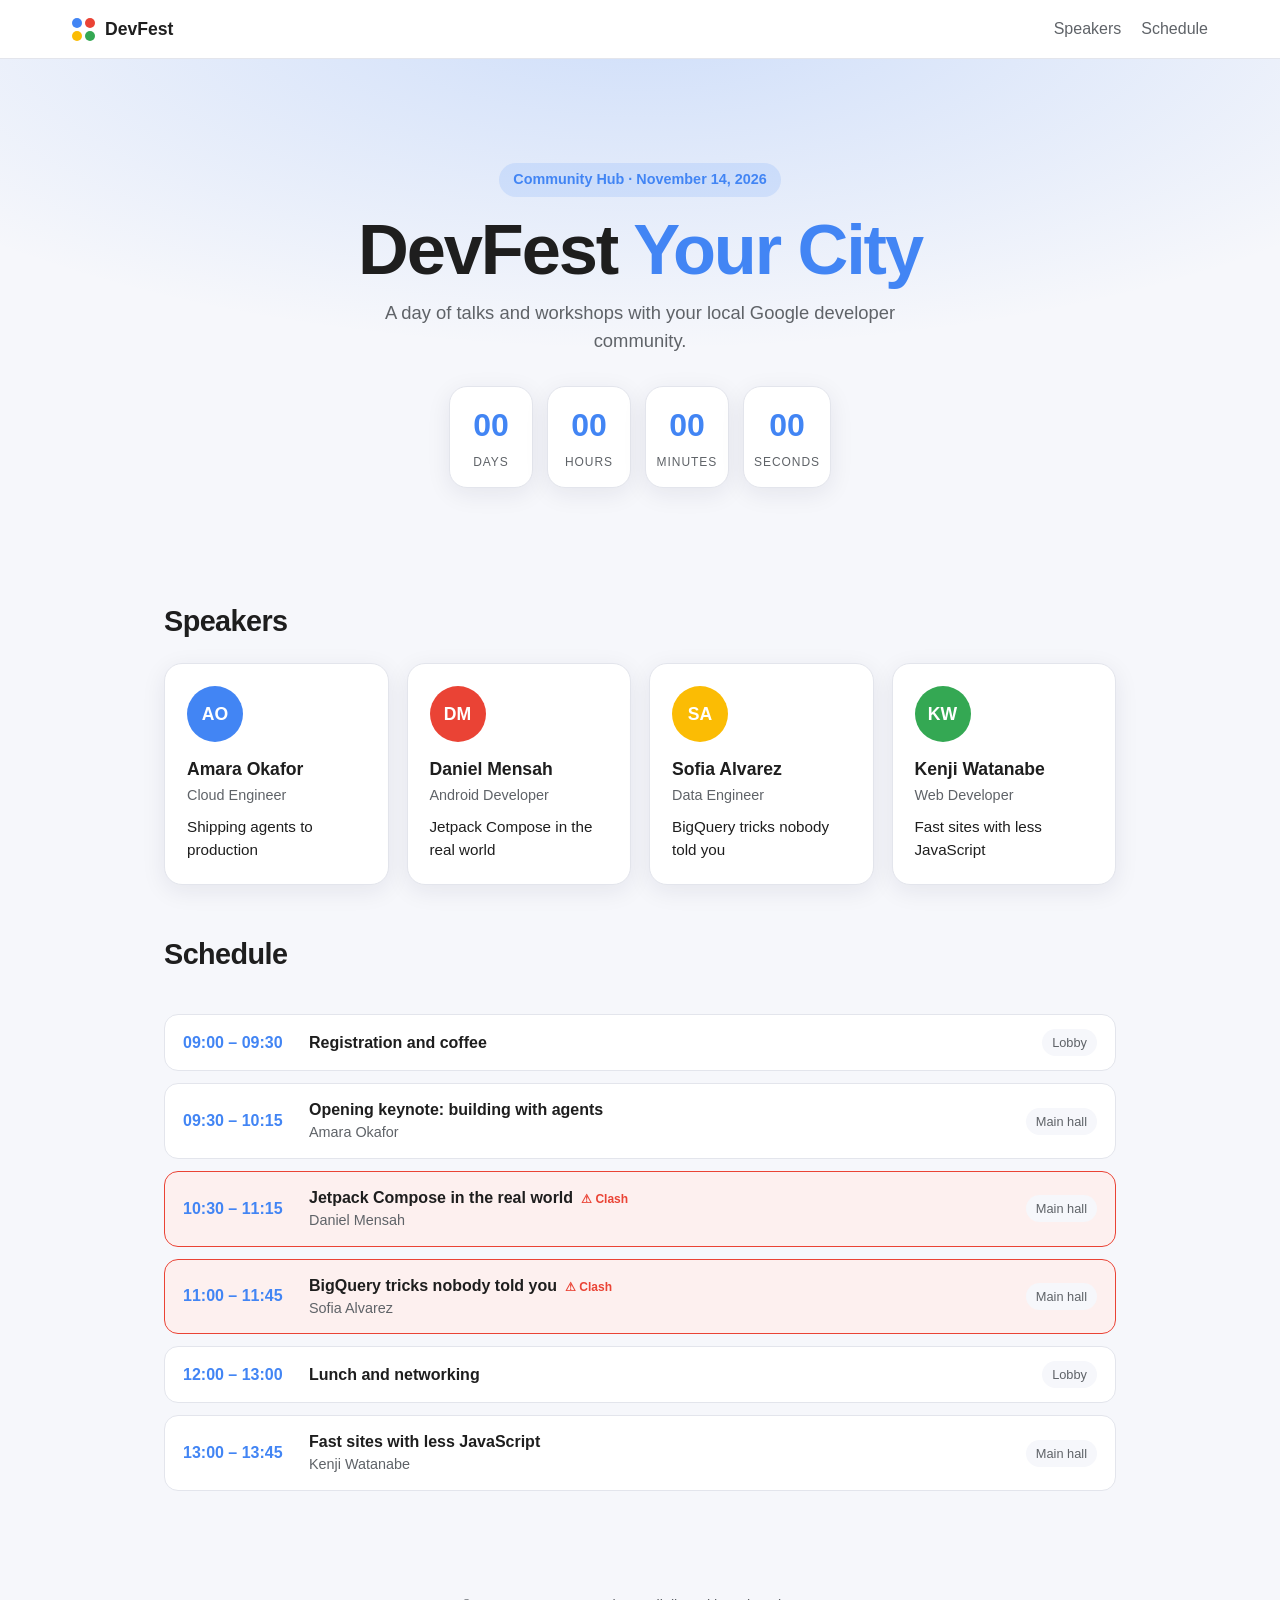
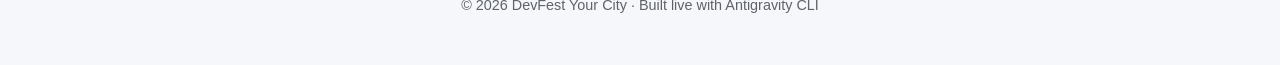
==== site/index.html @ b17f5d87 "workshop site: starting point" ====
<!doctype html>
<html lang="en">
<head>
  <meta charset="utf-8">
  <meta name="viewport" content="width=device-width, initial-scale=1">
  <title>DevFest Your City 2026</title>
  <meta name="description" content="DevFest Your City 2026: talks and workshops with your local developer community.">
  <link rel="stylesheet" href="styles.css">
</head>
<body>
  <header class="topbar">
    <div class="brand">
      <span class="dots"><i></i><i></i><i></i><i></i></span>
      <strong id="brand-name">DevFest</strong>
    </div>
    <nav>
      <a href="#speakers">Speakers</a>
      <a href="#schedule">Schedule</a>
    </nav>
  </header>

  <section class="hero">
    <p class="eyebrow" id="hero-eyebrow"></p>
    <h1 id="hero-title"></h1>
    <p class="tagline" id="hero-tagline"></p>
    <div class="countdown" id="countdown"></div>
  </section>

  <main>
    <section id="speakers">
      <h2>Speakers</h2>
      <div class="grid" id="speaker-grid"></div>
    </section>

    <section id="schedule">
      <h2>Schedule</h2>
      <div class="tabs" id="day-tabs"></div>
      <ol class="timeline" id="timeline"></ol>
    </section>
  </main>

  <footer id="footer"></footer>

  <script src="app.js"></script>
  <script>
    /* Dev-only live reload: the page refreshes itself when any site file changes. */
    (function () {
      var seen = null;
      setInterval(function () {
        fetch("/__version", { cache: "no-store" })
          .then(function (r) { return r.text(); })
          .then(function (v) { if (seen && v !== seen) location.reload(); seen = v; })
          .catch(function () {});
      }, 700);
    })();
  </script>
</body>
</html>
---- site/styles.css ----
:root {
  --accent: #4285f4;
  --bg: #f6f7fb;
  --surface: #ffffff;
  --text: #1e1e1e;
  --muted: #5f6368;
  --border: #e3e5ec;
  --red: #ea4335;
  --yellow: #fbbc04;
  --green: #34a853;
  --radius: 18px;
  --shadow: 0 6px 24px rgba(30, 30, 60, 0.08);
}

* { box-sizing: border-box; }

body {
  margin: 0;
  background: var(--bg);
  color: var(--text);
  font-family: -apple-system, "Segoe UI", Roboto, Helvetica, Arial, sans-serif;
  line-height: 1.5;
}

.topbar {
  display: flex;
  align-items: center;
  justify-content: space-between;
  padding: 16px clamp(16px, 6vw, 72px);
  background: var(--surface);
  border-bottom: 1px solid var(--border);
  position: sticky;
  top: 0;
  z-index: 10;
}
.brand { display: flex; align-items: center; gap: 10px; font-size: 1.1rem; }
.dots { display: inline-grid; grid-template-columns: repeat(2, 10px); gap: 3px; }
.dots i { width: 10px; height: 10px; border-radius: 50%; display: block; }
.dots i:nth-child(1) { background: var(--accent); }
.dots i:nth-child(2) { background: var(--red); }
.dots i:nth-child(3) { background: var(--yellow); }
.dots i:nth-child(4) { background: var(--green); }
.topbar nav { display: flex; gap: 20px; align-items: center; }
.topbar a { color: var(--muted); text-decoration: none; font-weight: 500; }
.topbar a:hover { color: var(--accent); }

.hero {
  text-align: center;
  padding: clamp(48px, 10vw, 104px) 24px 64px;
  background:
    radial-gradient(900px 340px at 50% -10%, color-mix(in srgb, var(--accent) 22%, transparent), transparent),
    var(--bg);
}
.eyebrow {
  display: inline-block;
  margin: 0 0 16px;
  padding: 6px 14px;
  border-radius: 999px;
  background: color-mix(in srgb, var(--accent) 14%, transparent);
  color: var(--accent);
  font-weight: 600;
  font-size: 0.9rem;
}
.hero h1 { margin: 0 0 12px; font-size: clamp(2.4rem, 7vw, 4.4rem); letter-spacing: -0.03em; line-height: 1.05; }
.hero h1 span { color: var(--accent); }
.tagline { margin: 0 auto 32px; max-width: 34rem; color: var(--muted); font-size: 1.15rem; }

.countdown { display: inline-flex; gap: 14px; }
.countdown .unit {
  min-width: 84px;
  padding: 14px 10px;
  background: var(--surface);
  border: 1px solid var(--border);
  border-radius: var(--radius);
  box-shadow: var(--shadow);
}
.countdown .num { display: block; font-size: 2rem; font-weight: 700; color: var(--accent); font-variant-numeric: tabular-nums; }
.countdown .label { font-size: 0.75rem; text-transform: uppercase; letter-spacing: 0.08em; color: var(--muted); }

main { max-width: 1000px; margin: 0 auto; padding: 0 24px 72px; }
section { padding-top: 48px; }
h2 { font-size: 1.8rem; margin: 0 0 20px; letter-spacing: -0.02em; }

.grid { display: grid; grid-template-columns: repeat(auto-fill, minmax(220px, 1fr)); gap: 18px; }
.card {
  background: var(--surface);
  border: 1px solid var(--border);
  border-radius: var(--radius);
  padding: 22px;
  box-shadow: var(--shadow);
  transition: transform 0.15s ease;
}
.card:hover { transform: translateY(-3px); }
.avatar {
  width: 56px; height: 56px; border-radius: 50%;
  display: grid; place-items: center;
  color: #fff; font-weight: 700; font-size: 1.1rem;
  margin-bottom: 14px;
}
.card h3 { margin: 0; font-size: 1.1rem; }
.card .role { margin: 2px 0 10px; color: var(--muted); font-size: 0.9rem; }
.card .topic { margin: 0; font-size: 0.95rem; }

.tabs { display: flex; gap: 8px; margin-bottom: 18px; }
.tab {
  border: 1px solid var(--border);
  background: var(--surface);
  color: var(--text);
  padding: 8px 18px;
  border-radius: 999px;
  font: inherit; font-weight: 600; cursor: pointer;
}
.tab[aria-selected="true"] { background: var(--accent); color: #fff; border-color: var(--accent); }

.timeline { list-style: none; margin: 0; padding: 0; display: grid; gap: 12px; }
.session {
  display: grid;
  grid-template-columns: 110px 1fr auto;
  gap: 16px;
  align-items: center;
  background: var(--surface);
  border: 1px solid var(--border);
  border-radius: 14px;
  padding: 14px 18px;
}
.session .when { font-variant-numeric: tabular-nums; font-weight: 600; color: var(--accent); }
.session .title { font-weight: 600; }
.session .who { color: var(--muted); font-size: 0.9rem; }
.session .room { font-size: 0.8rem; padding: 4px 10px; border-radius: 999px; background: var(--bg); color: var(--muted); }
.session.clash { border-color: var(--red); background: color-mix(in srgb, var(--red) 8%, var(--surface)); }
.badge-clash { margin-left: 8px; font-size: 0.75rem; font-weight: 700; color: var(--red); }

footer { text-align: center; padding: 32px 24px 48px; color: var(--muted); font-size: 0.9rem; }

@media (max-width: 600px) {
  .session { grid-template-columns: 1fr; gap: 4px; }
  .countdown .unit { min-width: 64px; }
}
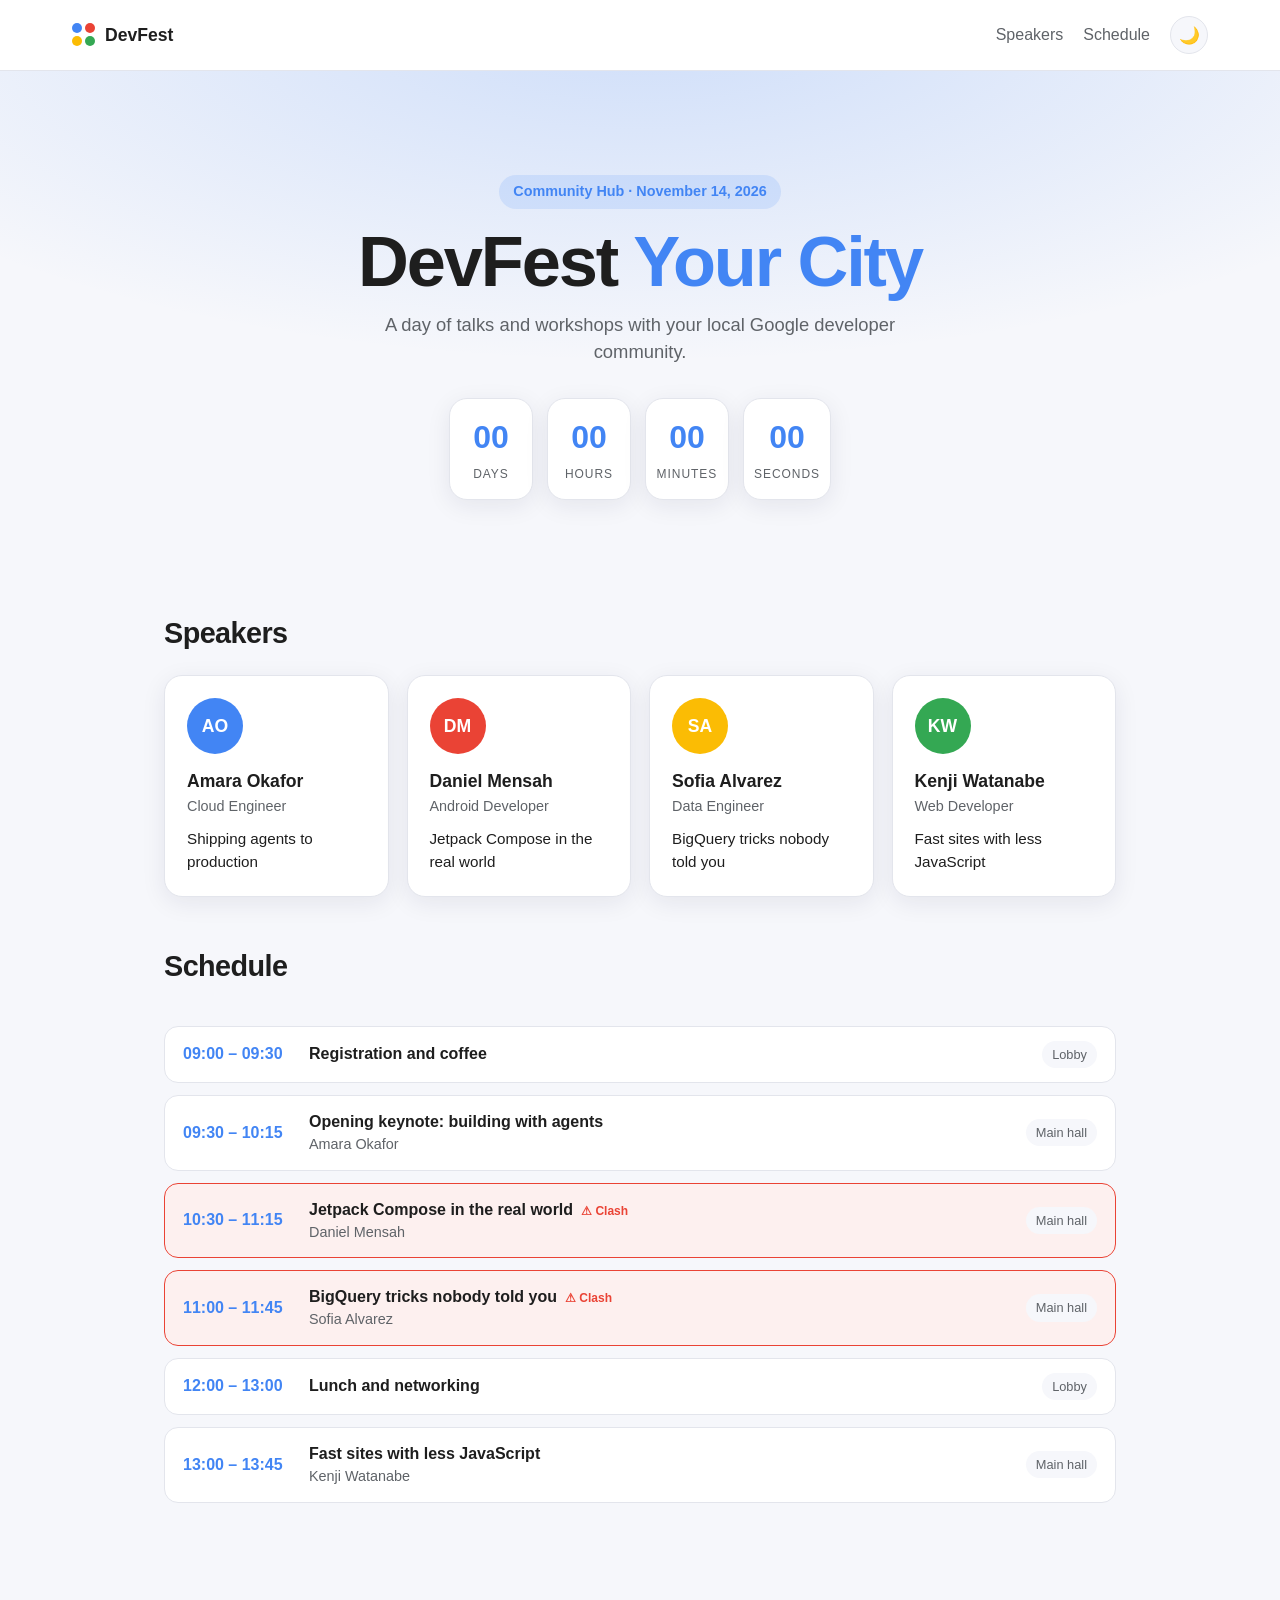
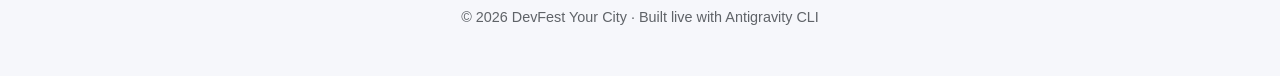
==== commit 71afbca1: "step 1: dark mode toggle in the header, remembered between visits" ====
--- a/site/index.html
+++ b/site/index.html
@@ -16,6 +16,7 @@
     <nav>
       <a href="#speakers">Speakers</a>
       <a href="#schedule">Schedule</a>
+      <button class="theme-toggle" id="theme-toggle" type="button" aria-label="Toggle dark mode">🌙</button>
     </nav>
   </header>
 
--- a/site/styles.css
+++ b/site/styles.css
@@ -10,6 +10,15 @@
   --green: #34a853;
   --radius: 18px;
   --shadow: 0 6px 24px rgba(30, 30, 60, 0.08);
+}
+
+:root[data-theme="dark"] {
+  --bg: #12141a;
+  --surface: #1c1f27;
+  --text: #f1f3f8;
+  --muted: #a3a9b8;
+  --border: #2d313c;
+  --shadow: 0 6px 24px rgba(0, 0, 0, 0.45);
 }
 
 * { box-sizing: border-box; }
@@ -43,6 +52,17 @@
 .topbar nav { display: flex; gap: 20px; align-items: center; }
 .topbar a { color: var(--muted); text-decoration: none; font-weight: 500; }
 .topbar a:hover { color: var(--accent); }
+
+.theme-toggle {
+  border: 1px solid var(--border);
+  background: var(--bg);
+  color: var(--text);
+  width: 38px; height: 38px;
+  border-radius: 50%;
+  font-size: 1.05rem;
+  cursor: pointer;
+}
+.theme-toggle:hover { border-color: var(--accent); }
 
 .hero {
   text-align: center;
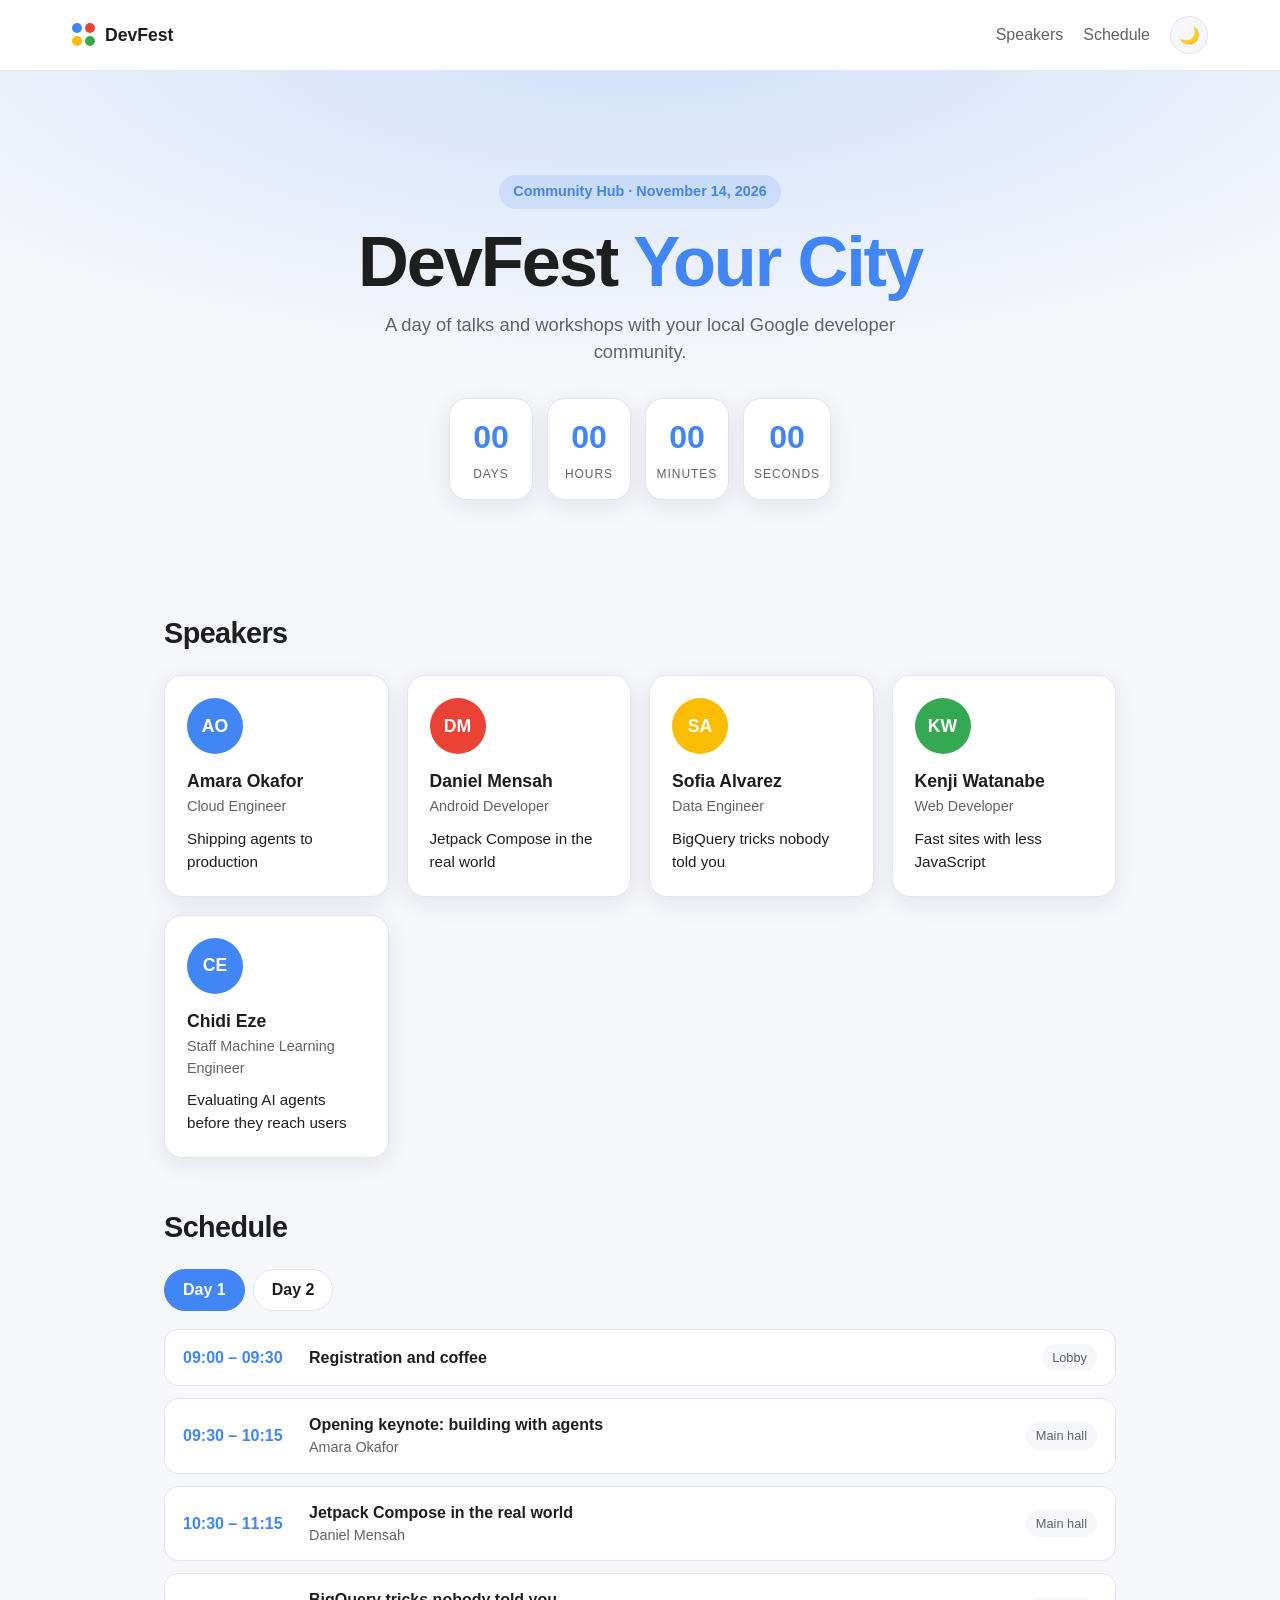
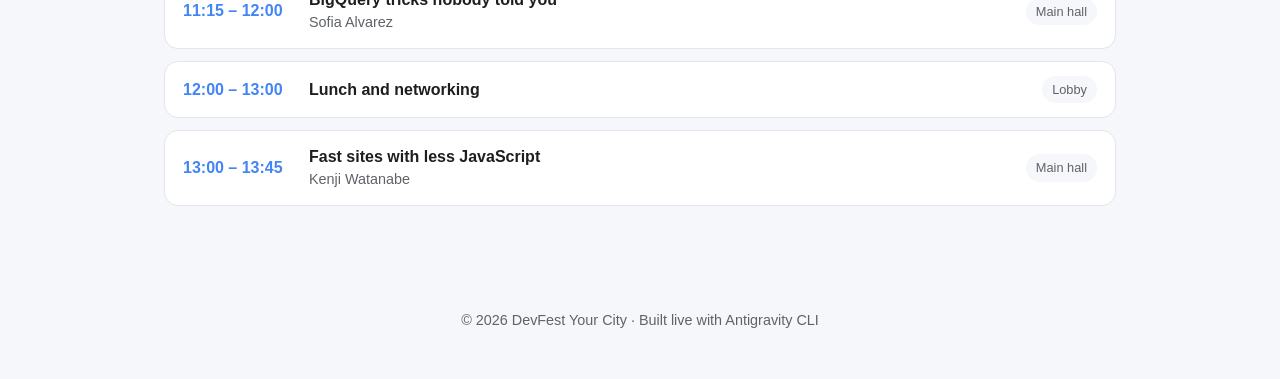
==== commit 6c2b65c0: "step 5b: one source of truth. Title, footer and server banner all read event.json" ====
--- a/site/index.html
+++ b/site/index.html
@@ -3,8 +3,8 @@
 <head>
   <meta charset="utf-8">
   <meta name="viewport" content="width=device-width, initial-scale=1">
-  <title>DevFest Your City 2026</title>
-  <meta name="description" content="DevFest Your City 2026: talks and workshops with your local developer community.">
+  <title>DevFest</title>
+  <meta name="description" content="Talks and workshops with your local developer community.">
   <link rel="stylesheet" href="styles.css">
 </head>
 <body>
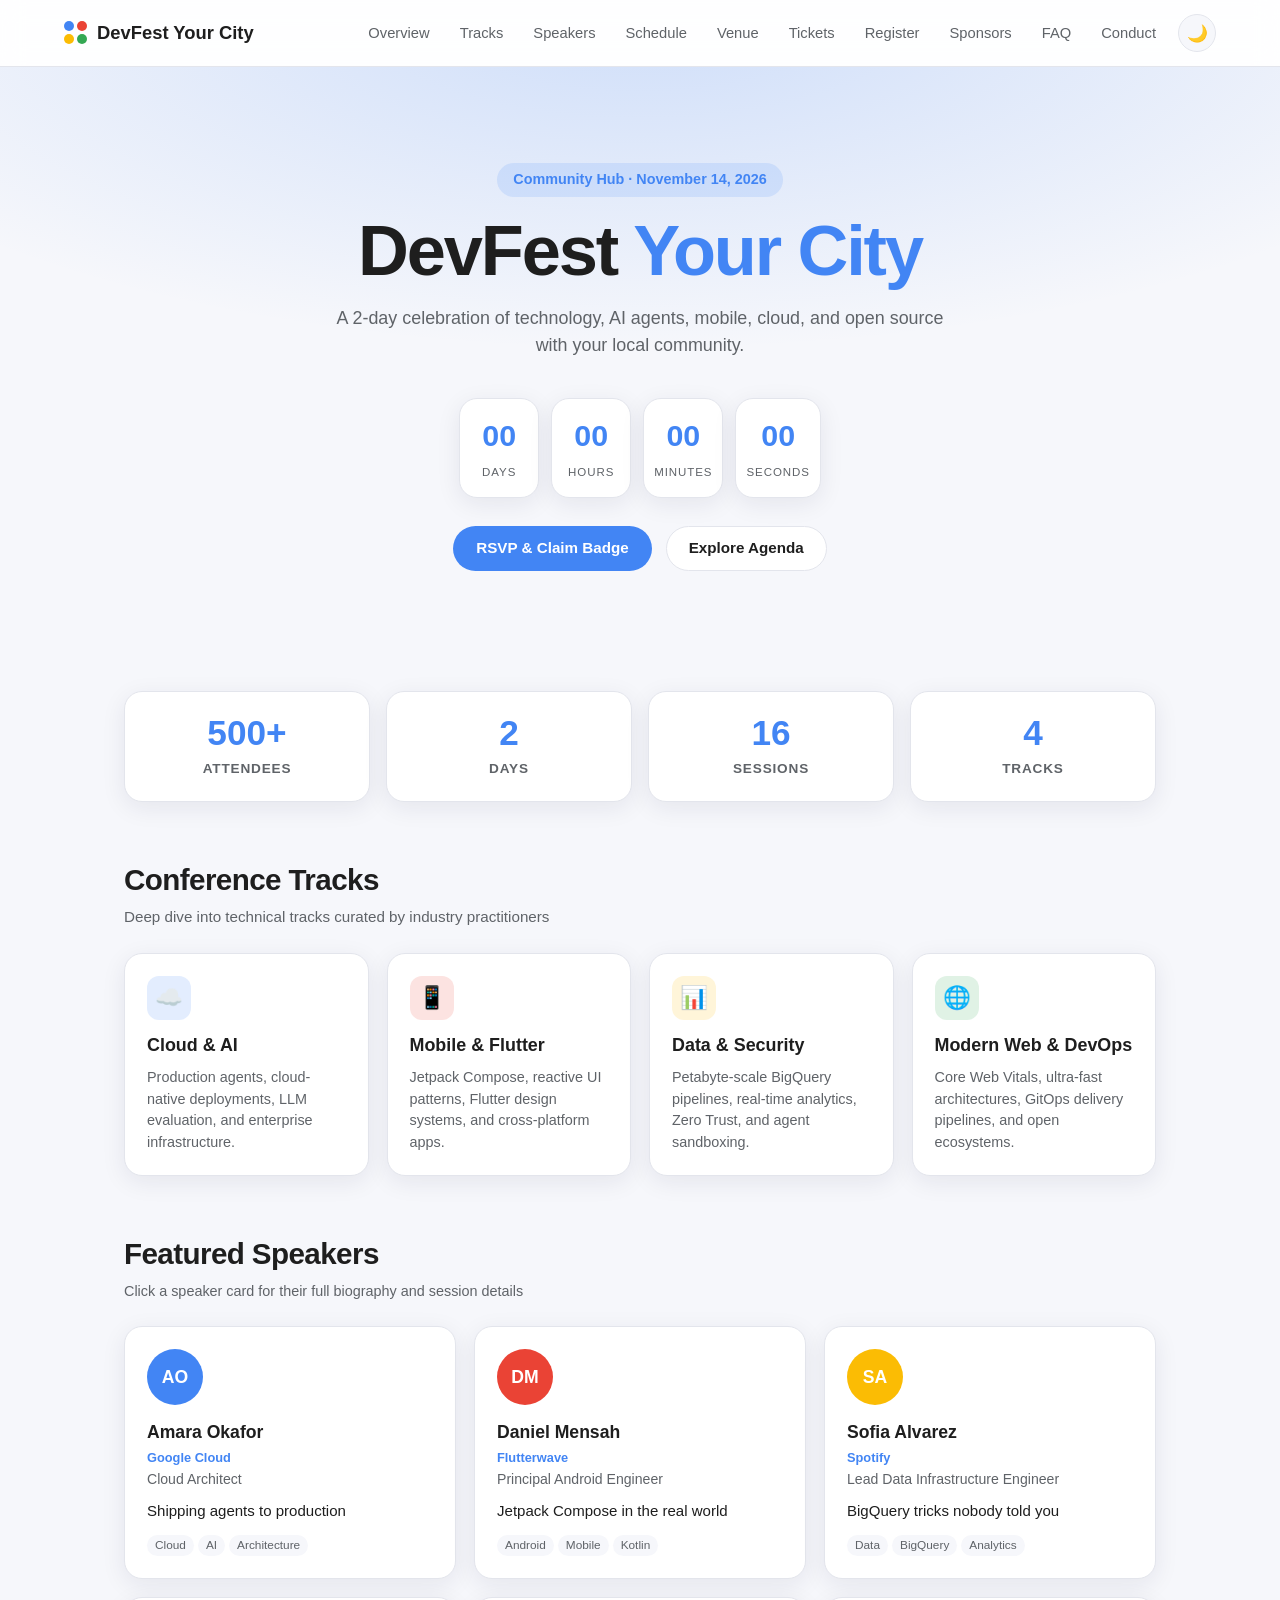
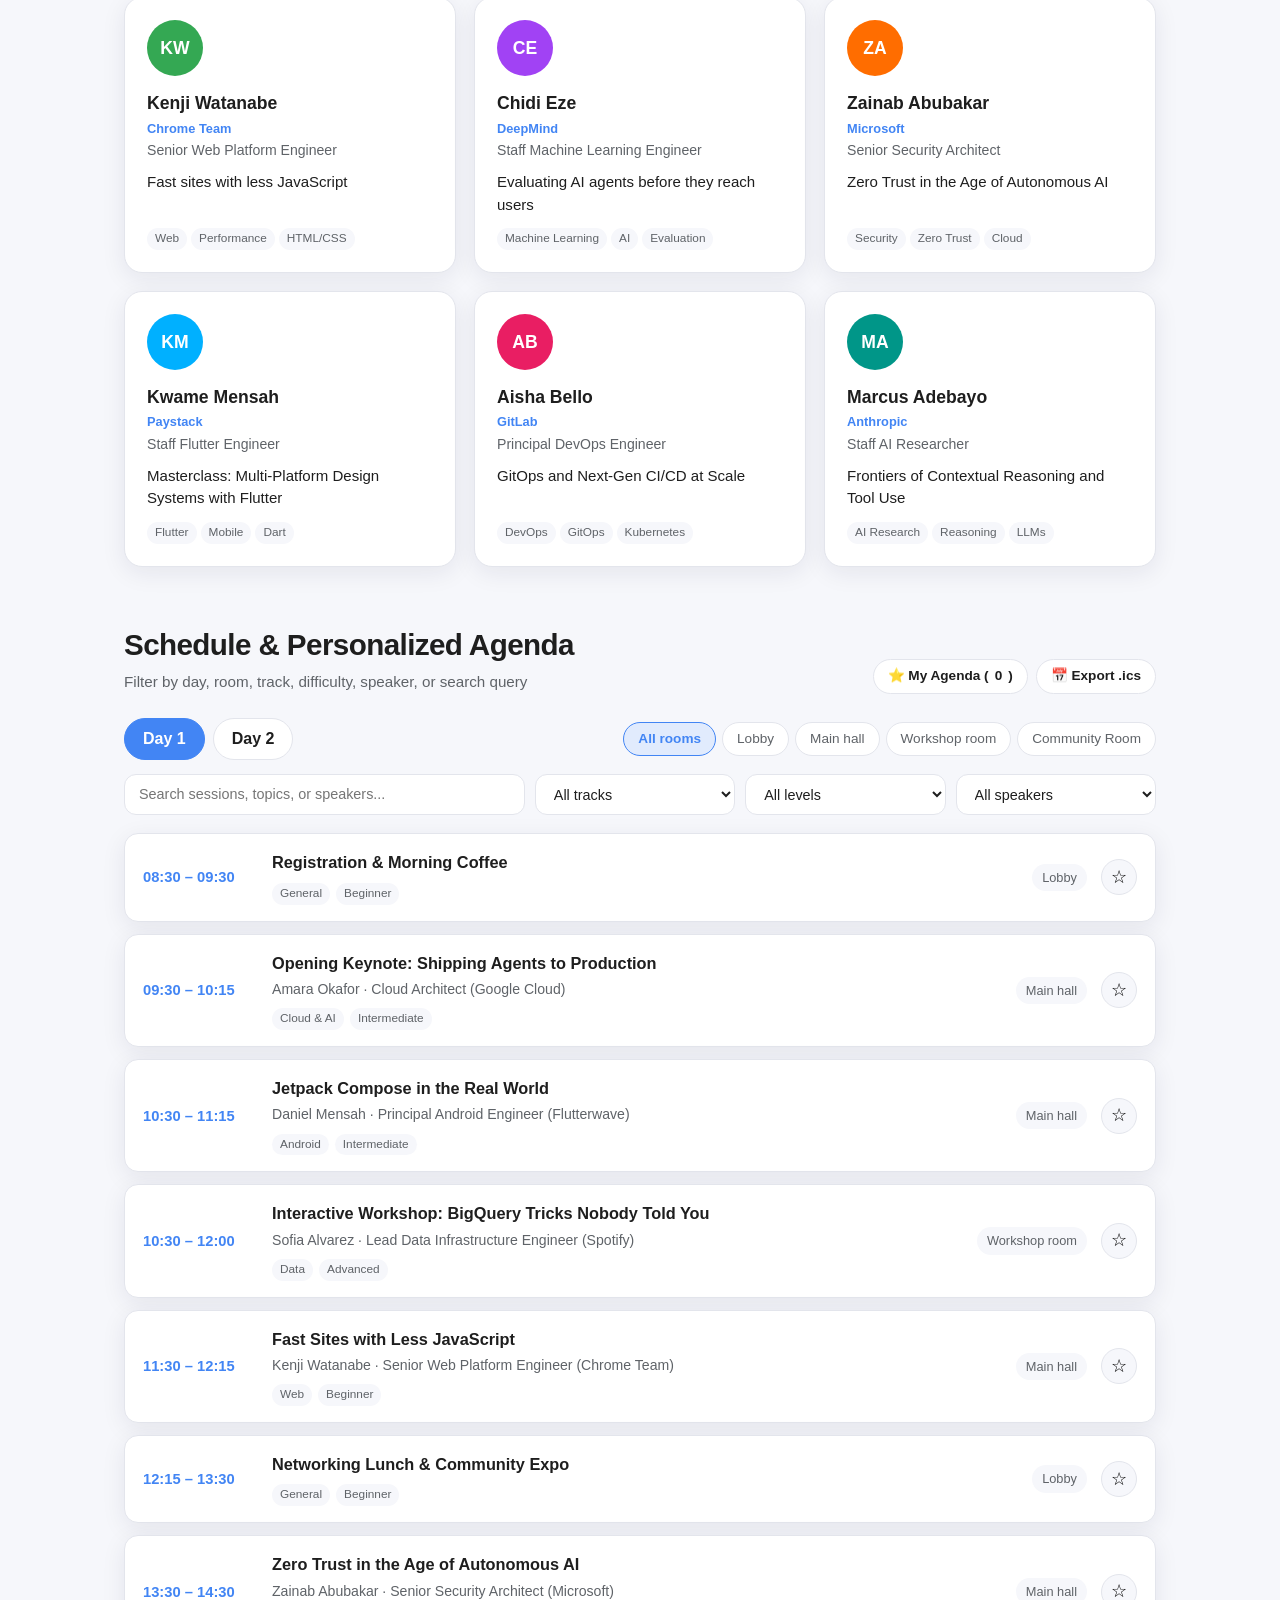
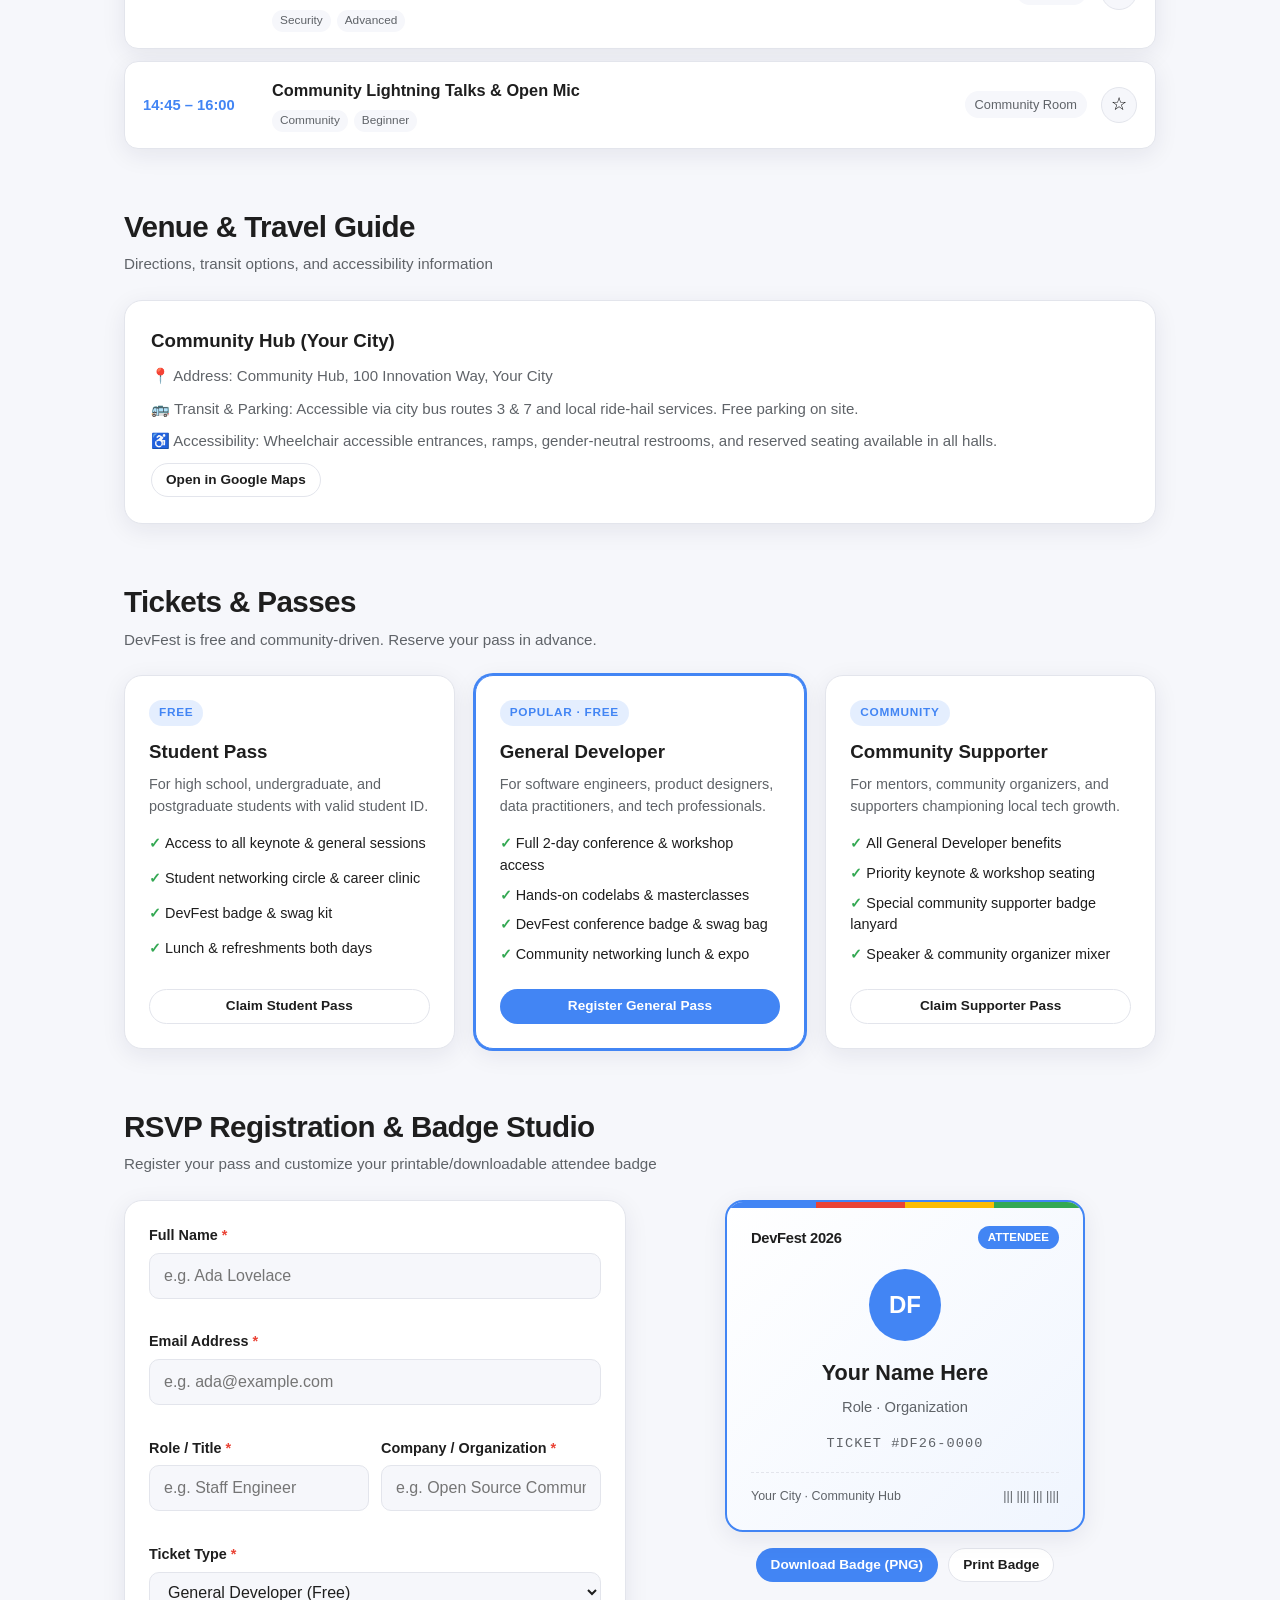
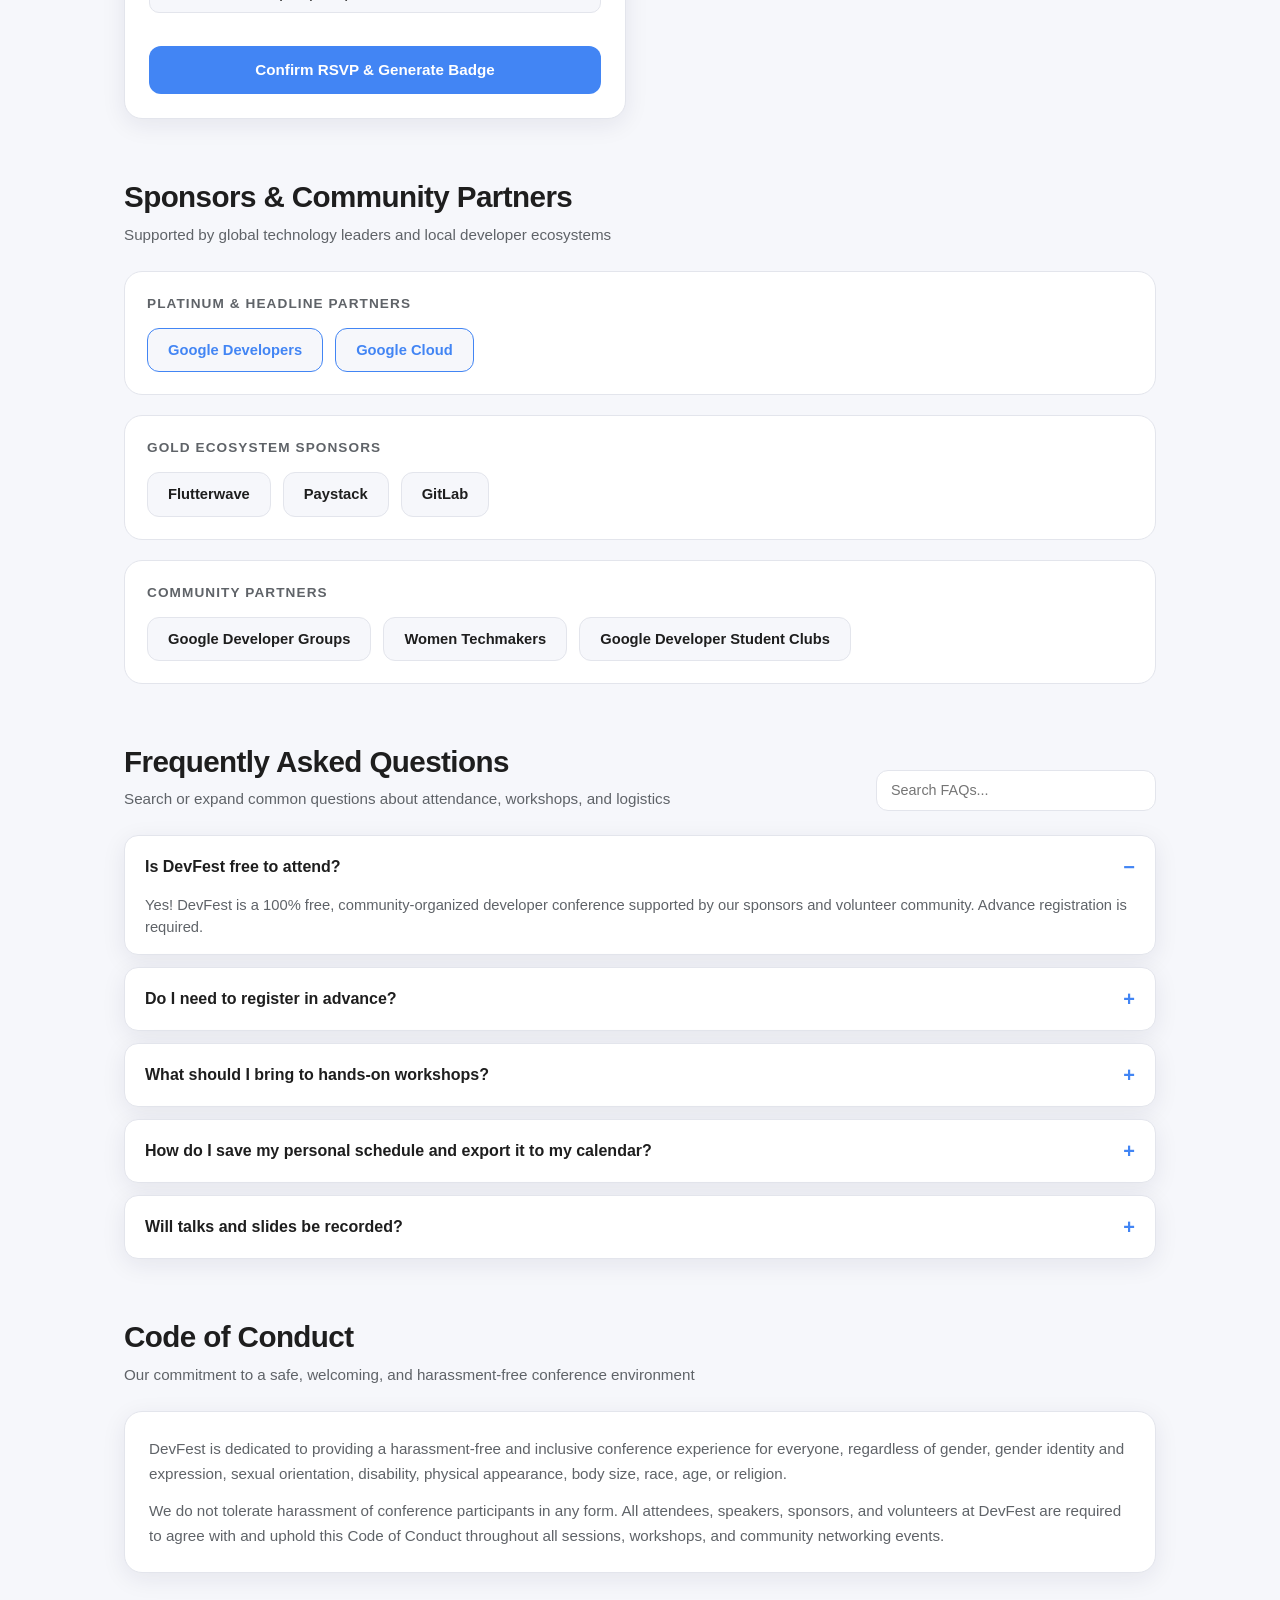
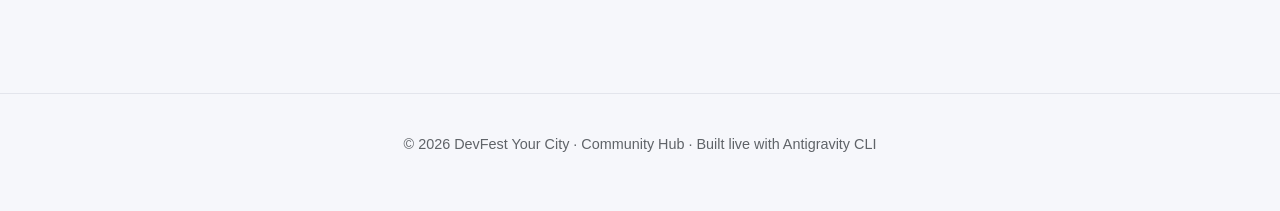
==== commit 7f64f33e: "Transform DevFest site into comprehensive conference platform (Your City)" ====
--- a/site/index.html
+++ b/site/index.html
@@ -4,7 +4,7 @@
   <meta charset="utf-8">
   <meta name="viewport" content="width=device-width, initial-scale=1">
   <title>DevFest</title>
-  <meta name="description" content="Talks and workshops with your local developer community.">
+  <meta name="description" id="meta-description" content="DevFest: talks and workshops with your local developer community.">
   <link rel="stylesheet" href="styles.css">
 </head>
 <body>
@@ -13,10 +13,18 @@
       <span class="dots"><i></i><i></i><i></i><i></i></span>
       <strong id="brand-name">DevFest</strong>
     </div>
-    <nav>
+    <nav id="main-nav">
+      <a href="#stats">Overview</a>
+      <a href="#tracks">Tracks</a>
       <a href="#speakers">Speakers</a>
       <a href="#schedule">Schedule</a>
-      <button class="theme-toggle" id="theme-toggle" type="button" aria-label="Toggle dark mode">🌙</button>
+      <a href="#venue">Venue</a>
+      <a href="#tickets">Tickets</a>
+      <a href="#registration">Register</a>
+      <a href="#sponsors">Sponsors</a>
+      <a href="#faq">FAQ</a>
+      <a href="#coc">Conduct</a>
+      <button type="button" class="theme-toggle" id="theme-toggle" aria-label="Toggle dark mode">🌙</button>
     </nav>
   </header>
 
@@ -25,32 +33,325 @@
     <h1 id="hero-title"></h1>
     <p class="tagline" id="hero-tagline"></p>
     <div class="countdown" id="countdown"></div>
+    <div class="hero-actions">
+      <a href="#registration" class="btn btn-primary">RSVP &amp; Claim Badge</a>
+      <a href="#schedule" class="btn btn-outline">Explore Agenda</a>
+    </div>
   </section>
 
   <main>
+    <section id="stats">
+      <div class="stats-grid" id="stats-container"></div>
+    </section>
+
+    <section id="tracks">
+      <div class="section-header">
+        <div>
+          <h2>Conference Tracks</h2>
+          <span class="section-subtitle">Deep dive into technical tracks curated by industry practitioners</span>
+        </div>
+      </div>
+      <div class="tracks-grid">
+        <div class="track-card">
+          <div class="track-icon" style="background: rgba(66, 133, 244, 0.15); color: #4285f4;">☁️</div>
+          <h3>Cloud &amp; AI</h3>
+          <p>Production agents, cloud-native deployments, LLM evaluation, and enterprise infrastructure.</p>
+        </div>
+        <div class="track-card">
+          <div class="track-icon" style="background: rgba(234, 67, 53, 0.15); color: #ea4335;">📱</div>
+          <h3>Mobile &amp; Flutter</h3>
+          <p>Jetpack Compose, reactive UI patterns, Flutter design systems, and cross-platform apps.</p>
+        </div>
+        <div class="track-card">
+          <div class="track-icon" style="background: rgba(251, 188, 4, 0.15); color: #fbbc04;">📊</div>
+          <h3>Data &amp; Security</h3>
+          <p>Petabyte-scale BigQuery pipelines, real-time analytics, Zero Trust, and agent sandboxing.</p>
+        </div>
+        <div class="track-card">
+          <div class="track-icon" style="background: rgba(52, 168, 83, 0.15); color: #34a853;">🌐</div>
+          <h3>Modern Web &amp; DevOps</h3>
+          <p>Core Web Vitals, ultra-fast architectures, GitOps delivery pipelines, and open ecosystems.</p>
+        </div>
+      </div>
+    </section>
+
     <section id="speakers">
-      <h2>Speakers</h2>
+      <div class="section-header">
+        <div>
+          <h2>Featured Speakers</h2>
+          <span class="filter-hint" id="speaker-hint">Click a speaker for full bio &amp; sessions, or filter their talks below</span>
+        </div>
+      </div>
       <div class="grid" id="speaker-grid"></div>
     </section>
 
     <section id="schedule">
-      <h2>Schedule</h2>
-      <div class="tabs" id="day-tabs"></div>
+      <div class="section-header">
+        <div>
+          <h2>Schedule &amp; Personalized Agenda</h2>
+          <span class="section-subtitle">Filter by day, room, track, difficulty, speaker, or search query</span>
+        </div>
+        <div class="agenda-actions">
+          <button type="button" class="btn btn-sm btn-outline" id="my-agenda-btn" aria-pressed="false">⭐ My Agenda (<span id="saved-count">0</span>)</button>
+          <button type="button" class="btn btn-sm btn-outline" id="export-ics-btn" title="Download RFC 5545 iCalendar file">📅 Export .ics</button>
+        </div>
+      </div>
+
+      <div class="schedule-toolbar">
+        <div class="tabs" id="day-tabs" role="tablist" aria-label="Conference Days"></div>
+        <div class="room-filters" id="room-filters" aria-label="Filter by room"></div>
+      </div>
+
+      <div class="schedule-filters-row">
+        <input type="search" id="schedule-search" class="search-input" placeholder="Search sessions, topics, or speakers..." aria-label="Search schedule sessions">
+        <select id="track-filter" class="filter-select" aria-label="Filter by track">
+          <option value="All tracks">All tracks</option>
+        </select>
+        <select id="level-filter" class="filter-select" aria-label="Filter by difficulty level">
+          <option value="All levels">All levels</option>
+        </select>
+        <select id="speaker-filter" class="filter-select" aria-label="Filter by speaker">
+          <option value="All speakers">All speakers</option>
+        </select>
+      </div>
+
+      <div id="agenda-conflict-banner" class="conflict-banner" style="display: none;" role="alert"></div>
       <ol class="timeline" id="timeline"></ol>
     </section>
+
+    <section id="venue">
+      <div class="section-header">
+        <div>
+          <h2>Venue &amp; Travel Guide</h2>
+          <span class="section-subtitle">Directions, transit options, and accessibility information</span>
+        </div>
+      </div>
+      <div class="venue-card" id="venue-container"></div>
+    </section>
+
+    <section id="tickets">
+      <div class="section-header">
+        <div>
+          <h2>Tickets &amp; Passes</h2>
+          <span class="section-subtitle">DevFest is free and community-driven. Reserve your pass in advance.</span>
+        </div>
+      </div>
+      <div class="tickets-grid">
+        <div class="ticket-card">
+          <div class="ticket-badge">FREE</div>
+          <h3>Student Pass</h3>
+          <p class="ticket-desc">For high school, undergraduate, and postgraduate students with valid student ID.</p>
+          <ul class="ticket-perks">
+            <li>Access to all keynote &amp; general sessions</li>
+            <li>Student networking circle &amp; career clinic</li>
+            <li>DevFest badge &amp; swag kit</li>
+            <li>Lunch &amp; refreshments both days</li>
+          </ul>
+          <a href="#registration" class="btn btn-sm btn-outline select-ticket-btn" data-ticket="Student Pass">Claim Student Pass</a>
+        </div>
+        <div class="ticket-card ticket-featured">
+          <div class="ticket-badge">POPULAR · FREE</div>
+          <h3>General Developer</h3>
+          <p class="ticket-desc">For software engineers, product designers, data practitioners, and tech professionals.</p>
+          <ul class="ticket-perks">
+            <li>Full 2-day conference &amp; workshop access</li>
+            <li>Hands-on codelabs &amp; masterclasses</li>
+            <li>DevFest conference badge &amp; swag bag</li>
+            <li>Community networking lunch &amp; expo</li>
+          </ul>
+          <a href="#registration" class="btn btn-sm btn-primary select-ticket-btn" data-ticket="General Developer">Register General Pass</a>
+        </div>
+        <div class="ticket-card">
+          <div class="ticket-badge">COMMUNITY</div>
+          <h3>Community Supporter</h3>
+          <p class="ticket-desc">For mentors, community organizers, and supporters championing local tech growth.</p>
+          <ul class="ticket-perks">
+            <li>All General Developer benefits</li>
+            <li>Priority keynote &amp; workshop seating</li>
+            <li>Special community supporter badge lanyard</li>
+            <li>Speaker &amp; community organizer mixer</li>
+          </ul>
+          <a href="#registration" class="btn btn-sm btn-outline select-ticket-btn" data-ticket="Community Supporter">Claim Supporter Pass</a>
+        </div>
+      </div>
+    </section>
+
+    <section id="registration">
+      <div class="section-header">
+        <div>
+          <h2>RSVP Registration &amp; Badge Studio</h2>
+          <span class="section-subtitle">Register your pass and customize your printable/downloadable attendee badge</span>
+        </div>
+      </div>
+      <div class="registration-layout">
+        <form id="rsvp-form" class="rsvp-form" novalidate>
+          <div class="form-group">
+            <label for="rsvp-name">Full Name <span class="required">*</span></label>
+            <input type="text" id="rsvp-name" name="fullname" placeholder="e.g. Ada Lovelace" required autocomplete="name">
+            <span class="field-error" id="name-error" aria-live="polite"></span>
+          </div>
+
+          <div class="form-group">
+            <label for="rsvp-email">Email Address <span class="required">*</span></label>
+            <input type="email" id="rsvp-email" name="email" placeholder="e.g. ada@example.com" required autocomplete="email">
+            <span class="field-error" id="email-error" aria-live="polite"></span>
+          </div>
+
+          <div class="form-row">
+            <div class="form-group">
+              <label for="rsvp-role">Role / Title <span class="required">*</span></label>
+              <input type="text" id="rsvp-role" name="role" placeholder="e.g. Staff Engineer" required>
+              <span class="field-error" id="role-error" aria-live="polite"></span>
+            </div>
+            <div class="form-group">
+              <label for="rsvp-company">Company / Organization <span class="required">*</span></label>
+              <input type="text" id="rsvp-company" name="company" placeholder="e.g. Open Source Community" required>
+              <span class="field-error" id="company-error" aria-live="polite"></span>
+            </div>
+          </div>
+
+          <div class="form-group">
+            <label for="rsvp-ticket">Ticket Type <span class="required">*</span></label>
+            <select id="rsvp-ticket" name="ticketType" required>
+              <option value="General Developer">General Developer (Free)</option>
+              <option value="Student Pass">Student Pass (Free)</option>
+              <option value="Community Supporter">Community Supporter (Free)</option>
+            </select>
+            <span class="field-error" id="ticket-error" aria-live="polite"></span>
+          </div>
+
+          <button type="submit" id="rsvp-submit" class="btn btn-primary btn-block">Confirm RSVP &amp; Generate Badge</button>
+          <div id="rsvp-success" class="form-success" style="display:none;" role="status"></div>
+        </form>
+
+        <div id="attendee-badge" class="attendee-badge-container">
+          <div class="badge-preview-wrapper" id="badge-preview-wrapper">
+            <div class="badge-card" id="badge-card">
+              <div class="badge-header">
+                <span class="badge-brand" id="badge-event-brand">DevFest</span>
+                <span class="badge-type-pill" id="badge-pill">ATTENDEE</span>
+              </div>
+              <div class="badge-body">
+                <div class="badge-avatar" id="badge-avatar">DF</div>
+                <h3 class="badge-name" id="badge-name">Your Name Here</h3>
+                <p class="badge-title" id="badge-title">Role · Organization</p>
+                <div class="badge-id" id="badge-id">TICKET #DF26-0000</div>
+              </div>
+              <div class="badge-footer">
+                <span id="badge-event-meta">Community Hub</span>
+                <span class="badge-barcode">||| |||| ||| ||||</span>
+              </div>
+            </div>
+          </div>
+          <div class="badge-actions">
+            <button type="button" class="btn btn-sm btn-primary" id="download-badge-btn">Download Badge (PNG)</button>
+            <button type="button" class="btn btn-sm btn-outline" id="print-badge-btn">Print Badge</button>
+          </div>
+          <canvas id="badge-canvas" width="800" height="500" style="display:none;"></canvas>
+        </div>
+      </div>
+    </section>
+
+    <section id="sponsors">
+      <div class="section-header">
+        <div>
+          <h2>Sponsors &amp; Community Partners</h2>
+          <span class="section-subtitle">Supported by global technology leaders and local developer ecosystems</span>
+        </div>
+      </div>
+      <div class="sponsors-container">
+        <div class="sponsor-tier">
+          <h3 class="tier-label">Platinum &amp; Headline Partners</h3>
+          <div class="sponsor-logos headline">
+            <a href="https://developers.google.com" target="_blank" rel="noopener noreferrer" class="sponsor-badge google">Google Developers</a>
+            <a href="https://cloud.google.com" target="_blank" rel="noopener noreferrer" class="sponsor-badge google">Google Cloud</a>
+          </div>
+        </div>
+        <div class="sponsor-tier">
+          <h3 class="tier-label">Gold Ecosystem Sponsors</h3>
+          <div class="sponsor-logos">
+            <a href="https://flutterwave.com" target="_blank" rel="noopener noreferrer" class="sponsor-badge">Flutterwave</a>
+            <a href="https://paystack.com" target="_blank" rel="noopener noreferrer" class="sponsor-badge">Paystack</a>
+            <a href="https://about.gitlab.com" target="_blank" rel="noopener noreferrer" class="sponsor-badge">GitLab</a>
+          </div>
+        </div>
+        <div class="sponsor-tier">
+          <h3 class="tier-label">Community Partners</h3>
+          <div class="sponsor-logos">
+            <span class="sponsor-badge">Google Developer Groups</span>
+            <span class="sponsor-badge">Women Techmakers</span>
+            <span class="sponsor-badge">Google Developer Student Clubs</span>
+          </div>
+        </div>
+      </div>
+    </section>
+
+    <section id="faq">
+      <div class="section-header">
+        <div>
+          <h2>Frequently Asked Questions</h2>
+          <span class="section-subtitle">Search or expand common questions about attendance, workshops, and logistics</span>
+        </div>
+        <input type="search" id="faq-search" class="search-input faq-search-input" placeholder="Search FAQs..." aria-label="Search Frequently Asked Questions">
+      </div>
+      <div class="faq-accordion" id="faq-list">
+        <details class="faq-item" open>
+          <summary>Is DevFest free to attend?</summary>
+          <p>Yes! DevFest is a 100% free, community-organized developer conference supported by our sponsors and volunteer community. Advance registration is required.</p>
+        </details>
+        <details class="faq-item">
+          <summary>Do I need to register in advance?</summary>
+          <p>Yes. Venue capacity is capped at 500 attendees. Completing the RSVP form reserves your pass and generates your conference badge immediately.</p>
+        </details>
+        <details class="faq-item">
+          <summary>What should I bring to hands-on workshops?</summary>
+          <p>Bring a charged laptop, charger, and a valid photo or student ID for registration check-in. High-speed Wi-Fi and power strips are provided in the Workshop room.</p>
+        </details>
+        <details class="faq-item">
+          <summary>How do I save my personal schedule and export it to my calendar?</summary>
+          <p>Click the star (☆) button on any session in the Schedule section to save it to "My Agenda", then click "Export .ics" to download a standard RFC 5545 calendar file for Google Calendar, Apple Calendar, or Outlook.</p>
+        </details>
+        <details class="faq-item">
+          <summary>Will talks and slides be recorded?</summary>
+          <p>All Main Hall keynotes and technical talks are recorded and published with speaker slide decks after the conference.</p>
+        </details>
+      </div>
+    </section>
+
+    <section id="coc">
+      <div class="section-header">
+        <div>
+          <h2>Code of Conduct</h2>
+          <span class="section-subtitle">Our commitment to a safe, welcoming, and harassment-free conference environment</span>
+        </div>
+      </div>
+      <div class="coc-card">
+        <p>DevFest is dedicated to providing a harassment-free and inclusive conference experience for everyone, regardless of gender, gender identity and expression, sexual orientation, disability, physical appearance, body size, race, age, or religion.</p>
+        <p>We do not tolerate harassment of conference participants in any form. All attendees, speakers, sponsors, and volunteers at DevFest are required to agree with and uphold this Code of Conduct throughout all sessions, workshops, and community networking events.</p>
+      </div>
+    </section>
   </main>
 
   <footer id="footer"></footer>
+
+  <div id="modal-container" class="modal-overlay" role="dialog" aria-modal="true" aria-hidden="true" aria-labelledby="modal-title" style="display: none;">
+    <div class="modal-backdrop" id="modal-backdrop"></div>
+    <div class="modal-card" id="modal-card" tabindex="-1">
+      <button type="button" class="modal-close" id="modal-close" aria-label="Close dialog">&times;</button>
+      <div class="modal-body" id="modal-body"></div>
+    </div>
+  </div>
 
   <script src="app.js"></script>
   <script>
     /* Dev-only live reload: the page refreshes itself when any site file changes. */
     (function () {
+      if (location.hostname !== "localhost" && location.hostname !== "127.0.0.1") return;
       var seen = null;
       setInterval(function () {
         fetch("/__version", { cache: "no-store" })
-          .then(function (r) { return r.text(); })
-          .then(function (v) { if (seen && v !== seen) location.reload(); seen = v; })
+          .then(function (r) { return r.ok ? r.text() : null; })
+          .then(function (v) { if (v && seen && v !== seen) location.reload(); if (v) seen = v; })
           .catch(function () {});
       }, 700);
     })();
--- a/site/styles.css
+++ b/site/styles.css
@@ -1,72 +1,100 @@
 :root {
   --accent: #4285f4;
+  --red: #ea4335;
+  --yellow: #fbbc04;
+  --green: #34a853;
+  --purple: #a142f4;
   --bg: #f6f7fb;
   --surface: #ffffff;
   --text: #1e1e1e;
   --muted: #5f6368;
   --border: #e3e5ec;
-  --red: #ea4335;
-  --yellow: #fbbc04;
-  --green: #34a853;
   --radius: 18px;
   --shadow: 0 6px 24px rgba(30, 30, 60, 0.08);
 }
 
 :root[data-theme="dark"] {
-  --bg: #12141a;
-  --surface: #1c1f27;
-  --text: #f1f3f8;
-  --muted: #a3a9b8;
-  --border: #2d313c;
-  --shadow: 0 6px 24px rgba(0, 0, 0, 0.45);
+  --bg: #111318;
+  --surface: #1b1e26;
+  --text: #f1f3f4;
+  --muted: #9aa0a6;
+  --border: #2d323e;
+  --shadow: 0 6px 24px rgba(0, 0, 0, 0.35);
 }
 
 * { box-sizing: border-box; }
+
+html, body {
+  overflow-x: hidden;
+  scroll-behavior: smooth;
+  max-width: 100vw;
+}
 
 body {
   margin: 0;
   background: var(--bg);
   color: var(--text);
-  font-family: -apple-system, "Segoe UI", Roboto, Helvetica, Arial, sans-serif;
+  font-family: -apple-system, BlinkMacSystemFont, "Segoe UI", Roboto, Helvetica, Arial, sans-serif;
   line-height: 1.5;
+  transition: background-color 0.2s ease, color 0.2s ease;
 }
 
 .topbar {
   display: flex;
   align-items: center;
   justify-content: space-between;
-  padding: 16px clamp(16px, 6vw, 72px);
-  background: var(--surface);
+  flex-wrap: wrap;
+  gap: 12px;
+  padding: 14px clamp(16px, 5vw, 64px);
+  background: color-mix(in srgb, var(--surface) 88%, transparent);
+  backdrop-filter: blur(12px);
+  -webkit-backdrop-filter: blur(12px);
   border-bottom: 1px solid var(--border);
   position: sticky;
   top: 0;
-  z-index: 10;
-}
-.brand { display: flex; align-items: center; gap: 10px; font-size: 1.1rem; }
+  z-index: 100;
+}
+.brand { display: flex; align-items: center; gap: 10px; font-size: 1.15rem; font-weight: 700; }
 .dots { display: inline-grid; grid-template-columns: repeat(2, 10px); gap: 3px; }
 .dots i { width: 10px; height: 10px; border-radius: 50%; display: block; }
 .dots i:nth-child(1) { background: var(--accent); }
 .dots i:nth-child(2) { background: var(--red); }
 .dots i:nth-child(3) { background: var(--yellow); }
 .dots i:nth-child(4) { background: var(--green); }
-.topbar nav { display: flex; gap: 20px; align-items: center; }
-.topbar a { color: var(--muted); text-decoration: none; font-weight: 500; }
-.topbar a:hover { color: var(--accent); }
+
+.topbar nav { display: flex; gap: 14px; align-items: center; flex-wrap: wrap; }
+.topbar a {
+  color: var(--muted);
+  text-decoration: none;
+  font-weight: 500;
+  font-size: 0.92rem;
+  padding: 4px 8px;
+  border-radius: 999px;
+  transition: color 0.15s ease, background-color 0.15s ease;
+}
+.topbar a:hover, .topbar a.active {
+  color: var(--accent);
+  background: color-mix(in srgb, var(--accent) 12%, transparent);
+}
 
 .theme-toggle {
   border: 1px solid var(--border);
   background: var(--bg);
   color: var(--text);
-  width: 38px; height: 38px;
+  width: 38px;
+  height: 38px;
   border-radius: 50%;
+  display: inline-grid;
+  place-items: center;
+  cursor: pointer;
   font-size: 1.05rem;
-  cursor: pointer;
-}
-.theme-toggle:hover { border-color: var(--accent); }
+  transition: border-color 0.15s ease, transform 0.15s ease;
+}
+.theme-toggle:hover { border-color: var(--accent); transform: scale(1.05); }
 
 .hero {
   text-align: center;
-  padding: clamp(48px, 10vw, 104px) 24px 64px;
+  padding: clamp(48px, 9vw, 96px) 24px 64px;
   background:
     radial-gradient(900px 340px at 50% -10%, color-mix(in srgb, var(--accent) 22%, transparent), transparent),
     var(--bg);
@@ -74,54 +102,134 @@
 .eyebrow {
   display: inline-block;
   margin: 0 0 16px;
-  padding: 6px 14px;
+  padding: 6px 16px;
   border-radius: 999px;
   background: color-mix(in srgb, var(--accent) 14%, transparent);
   color: var(--accent);
   font-weight: 600;
   font-size: 0.9rem;
 }
-.hero h1 { margin: 0 0 12px; font-size: clamp(2.4rem, 7vw, 4.4rem); letter-spacing: -0.03em; line-height: 1.05; }
+.hero h1 { margin: 0 0 16px; font-size: clamp(2.2rem, 7vw, 4.4rem); letter-spacing: -0.03em; line-height: 1.08; }
 .hero h1 span { color: var(--accent); }
-.tagline { margin: 0 auto 32px; max-width: 34rem; color: var(--muted); font-size: 1.15rem; }
-
-.countdown { display: inline-flex; gap: 14px; }
+.tagline { margin: 0 auto 32px; max-width: 38rem; color: var(--muted); font-size: 1.12rem; }
+
+.hero-actions { display: flex; gap: 14px; justify-content: center; margin-top: 28px; flex-wrap: wrap; }
+.btn {
+  display: inline-flex;
+  align-items: center;
+  justify-content: center;
+  gap: 6px;
+  padding: 10px 22px;
+  border-radius: 999px;
+  font: inherit;
+  font-weight: 600;
+  font-size: 0.95rem;
+  text-decoration: none;
+  cursor: pointer;
+  border: 1px solid transparent;
+  transition: all 0.15s ease;
+}
+.btn-primary { background: var(--accent); color: #fff; }
+.btn-primary:hover { opacity: 0.92; transform: translateY(-1px); }
+.btn-outline { background: var(--surface); color: var(--text); border-color: var(--border); }
+.btn-outline:hover { border-color: var(--accent); color: var(--accent); }
+.btn-sm { padding: 6px 14px; font-size: 0.85rem; border-radius: 999px; }
+.btn-block { width: 100%; border-radius: 12px; padding: 12px; }
+
+.countdown { display: inline-flex; flex-wrap: wrap; justify-content: center; gap: 12px; margin-top: 8px; }
 .countdown .unit {
-  min-width: 84px;
+  min-width: 80px;
   padding: 14px 10px;
   background: var(--surface);
   border: 1px solid var(--border);
   border-radius: var(--radius);
   box-shadow: var(--shadow);
 }
-.countdown .num { display: block; font-size: 2rem; font-weight: 700; color: var(--accent); font-variant-numeric: tabular-nums; }
-.countdown .label { font-size: 0.75rem; text-transform: uppercase; letter-spacing: 0.08em; color: var(--muted); }
-
-main { max-width: 1000px; margin: 0 auto; padding: 0 24px 72px; }
-section { padding-top: 48px; }
-h2 { font-size: 1.8rem; margin: 0 0 20px; letter-spacing: -0.02em; }
-
-.grid { display: grid; grid-template-columns: repeat(auto-fill, minmax(220px, 1fr)); gap: 18px; }
+.countdown .num { display: block; font-size: 1.9rem; font-weight: 700; color: var(--accent); font-variant-numeric: tabular-nums; }
+.countdown .label { font-size: 0.72rem; text-transform: uppercase; letter-spacing: 0.08em; color: var(--muted); }
+
+main { max-width: 1080px; margin: 0 auto; padding: 0 clamp(14px, 4vw, 24px) 72px; }
+section { padding-top: 56px; }
+h2 { font-size: clamp(1.5rem, 4vw, 1.85rem); margin: 0; letter-spacing: -0.02em; }
+.section-subtitle { display: block; color: var(--muted); font-size: 0.95rem; margin-top: 4px; }
+
+.section-header {
+  display: flex;
+  align-items: flex-end;
+  justify-content: space-between;
+  flex-wrap: wrap;
+  gap: 12px;
+  margin-bottom: 24px;
+}
+.filter-hint { display: block; color: var(--muted); font-size: 0.9rem; margin-top: 4px; }
+
+/* Stats */
+.stats-grid { display: grid; grid-template-columns: repeat(auto-fit, minmax(min(100%, 180px), 1fr)); gap: 16px; }
+.stat-card {
+  background: var(--surface);
+  border: 1px solid var(--border);
+  border-radius: var(--radius);
+  padding: 22px;
+  text-align: center;
+  box-shadow: var(--shadow);
+}
+.stat-value { font-size: 2.2rem; font-weight: 800; color: var(--accent); line-height: 1.1; }
+.stat-label { font-size: 0.85rem; color: var(--muted); text-transform: uppercase; letter-spacing: 0.06em; margin-top: 6px; font-weight: 600; }
+
+/* Tracks */
+.tracks-grid { display: grid; grid-template-columns: repeat(auto-fit, minmax(min(100%, 230px), 1fr)); gap: 18px; }
+.track-card {
+  background: var(--surface);
+  border: 1px solid var(--border);
+  border-radius: var(--radius);
+  padding: 22px;
+  box-shadow: var(--shadow);
+}
+.track-icon { width: 44px; height: 44px; border-radius: 12px; display: grid; place-items: center; font-size: 1.4rem; margin-bottom: 12px; }
+.track-card h3 { margin: 0 0 8px; font-size: 1.12rem; }
+.track-card p { margin: 0; color: var(--muted); font-size: 0.9rem; }
+
+/* Speaker grid */
+.grid { display: grid; grid-template-columns: repeat(auto-fill, minmax(min(100%, 250px), 1fr)); gap: 18px; }
 .card {
   background: var(--surface);
   border: 1px solid var(--border);
   border-radius: var(--radius);
   padding: 22px;
   box-shadow: var(--shadow);
-  transition: transform 0.15s ease;
-}
-.card:hover { transform: translateY(-3px); }
+  cursor: pointer;
+  transition: transform 0.15s ease, border-color 0.15s ease, box-shadow 0.15s ease;
+  display: flex;
+  flex-direction: column;
+}
+.card:hover { transform: translateY(-3px); border-color: color-mix(in srgb, var(--accent) 50%, var(--border)); }
+.card.active { border-color: var(--accent); box-shadow: 0 0 0 2px var(--accent), var(--shadow); }
 .avatar {
   width: 56px; height: 56px; border-radius: 50%;
   display: grid; place-items: center;
   color: #fff; font-weight: 700; font-size: 1.1rem;
   margin-bottom: 14px;
+  flex-shrink: 0;
 }
 .card h3 { margin: 0; font-size: 1.1rem; }
-.card .role { margin: 2px 0 10px; color: var(--muted); font-size: 0.9rem; }
-.card .topic { margin: 0; font-size: 0.95rem; }
-
-.tabs { display: flex; gap: 8px; margin-bottom: 18px; }
+.card .company { font-size: 0.8rem; font-weight: 600; color: var(--accent); margin-top: 2px; }
+.card .role { margin: 2px 0 10px; color: var(--muted); font-size: 0.88rem; }
+.card .topic { margin: 0 0 12px; font-size: 0.94rem; font-weight: 500; flex-grow: 1; }
+.card-tags { display: flex; flex-wrap: wrap; gap: 4px; margin-top: auto; }
+.card-tag { font-size: 0.74rem; padding: 2px 8px; border-radius: 999px; background: var(--bg); color: var(--muted); }
+.card-actions { display: flex; gap: 8px; margin-top: 12px; }
+
+/* Schedule */
+.agenda-actions { display: flex; flex-wrap: wrap; gap: 8px; }
+.schedule-toolbar {
+  display: flex;
+  align-items: center;
+  justify-content: space-between;
+  flex-wrap: wrap;
+  gap: 12px;
+  margin-bottom: 14px;
+}
+.tabs { display: flex; flex-wrap: wrap; gap: 8px; }
 .tab {
   border: 1px solid var(--border);
   background: var(--surface);
@@ -132,27 +240,362 @@
 }
 .tab[aria-selected="true"] { background: var(--accent); color: #fff; border-color: var(--accent); }
 
+.room-filters { display: flex; flex-wrap: wrap; gap: 6px; }
+.room-pill {
+  border: 1px solid var(--border);
+  background: var(--surface);
+  color: var(--muted);
+  padding: 6px 14px;
+  border-radius: 999px;
+  font: inherit; font-size: 0.85rem; font-weight: 500; cursor: pointer;
+}
+.room-pill[aria-pressed="true"] {
+  background: color-mix(in srgb, var(--accent) 16%, var(--surface));
+  color: var(--accent);
+  border-color: var(--accent);
+  font-weight: 600;
+}
+
+.schedule-filters-row {
+  display: grid;
+  grid-template-columns: 2fr repeat(3, 1fr);
+  gap: 10px;
+  margin-bottom: 18px;
+}
+.search-input, .filter-select {
+  width: 100%;
+  padding: 9px 14px;
+  border: 1px solid var(--border);
+  border-radius: 12px;
+  background: var(--surface);
+  color: var(--text);
+  font: inherit;
+  font-size: 0.9rem;
+}
+.search-input:focus, .filter-select:focus {
+  outline: none;
+  border-color: var(--accent);
+  box-shadow: 0 0 0 2px color-mix(in srgb, var(--accent) 22%, transparent);
+}
+.faq-search-input { max-width: 280px; }
+
+.conflict-banner {
+  margin-bottom: 14px;
+  padding: 12px 16px;
+  border-radius: 12px;
+  border: 1px solid var(--yellow);
+  background: color-mix(in srgb, var(--yellow) 14%, var(--surface));
+  color: var(--text);
+  font-size: 0.9rem;
+  font-weight: 500;
+}
+
 .timeline { list-style: none; margin: 0; padding: 0; display: grid; gap: 12px; }
 .session {
   display: grid;
-  grid-template-columns: 110px 1fr auto;
-  gap: 16px;
+  grid-template-columns: 115px 1fr auto auto;
+  gap: 14px;
   align-items: center;
   background: var(--surface);
   border: 1px solid var(--border);
   border-radius: 14px;
-  padding: 14px 18px;
-}
-.session .when { font-variant-numeric: tabular-nums; font-weight: 600; color: var(--accent); }
-.session .title { font-weight: 600; }
-.session .who { color: var(--muted); font-size: 0.9rem; }
-.session .room { font-size: 0.8rem; padding: 4px 10px; border-radius: 999px; background: var(--bg); color: var(--muted); }
+  padding: 16px 18px;
+  box-shadow: var(--shadow);
+  cursor: pointer;
+  transition: border-color 0.15s ease, transform 0.15s ease;
+}
+.session:hover { border-color: color-mix(in srgb, var(--accent) 50%, var(--border)); }
+.session.empty-state {
+  grid-template-columns: 1fr;
+  text-align: center;
+  color: var(--muted);
+  padding: 28px 18px;
+  cursor: default;
+}
+.session .when { font-variant-numeric: tabular-nums; font-weight: 600; color: var(--accent); font-size: 0.92rem; }
+.session .middle { display: flex; flex-direction: column; gap: 4px; min-width: 0; }
+.session .title { font-weight: 600; font-size: 1.02rem; }
+.session .who { color: var(--muted); font-size: 0.88rem; }
+.session .meta-badges { display: flex; gap: 6px; flex-wrap: wrap; margin-top: 4px; }
+.meta-pill { font-size: 0.74rem; padding: 2px 8px; border-radius: 999px; background: var(--bg); color: var(--muted); font-weight: 500; }
+.session .room { font-size: 0.8rem; padding: 4px 10px; border-radius: 999px; background: var(--bg); color: var(--muted); justify-self: start; }
 .session.clash { border-color: var(--red); background: color-mix(in srgb, var(--red) 8%, var(--surface)); }
 .badge-clash { margin-left: 8px; font-size: 0.75rem; font-weight: 700; color: var(--red); }
-
-footer { text-align: center; padding: 32px 24px 48px; color: var(--muted); font-size: 0.9rem; }
+.session.personal-clash { border-color: var(--yellow); }
+.badge-personal-clash { margin-left: 8px; font-size: 0.75rem; font-weight: 700; color: #b06000; }
+
+.bookmark-btn {
+  background: var(--bg);
+  border: 1px solid var(--border);
+  border-radius: 50%;
+  width: 36px;
+  height: 36px;
+  display: grid;
+  place-items: center;
+  font-size: 1.1rem;
+  cursor: pointer;
+  transition: transform 0.15s ease, border-color 0.15s ease;
+}
+.bookmark-btn:hover { transform: scale(1.1); border-color: var(--accent); }
+.bookmark-btn[aria-pressed="true"] {
+  background: color-mix(in srgb, var(--yellow) 22%, var(--surface));
+  border-color: var(--yellow);
+}
+
+/* Venue */
+.venue-card {
+  background: var(--surface);
+  border: 1px solid var(--border);
+  border-radius: var(--radius);
+  padding: 26px;
+  box-shadow: var(--shadow);
+  display: grid;
+  grid-template-columns: repeat(auto-fit, minmax(min(100%, 260px), 1fr));
+  gap: 24px;
+}
+.venue-info h3 { margin: 0 0 10px; }
+.venue-info p { margin: 0 0 10px; color: var(--muted); font-size: 0.94rem; }
+
+/* Tickets */
+.tickets-grid { display: grid; grid-template-columns: repeat(auto-fit, minmax(min(100%, 260px), 1fr)); gap: 20px; }
+.ticket-card {
+  background: var(--surface);
+  border: 1px solid var(--border);
+  border-radius: var(--radius);
+  padding: 24px;
+  box-shadow: var(--shadow);
+  display: flex;
+  flex-direction: column;
+}
+.ticket-featured { border-color: var(--accent); box-shadow: 0 0 0 2px var(--accent), var(--shadow); }
+.ticket-badge {
+  align-self: flex-start;
+  padding: 4px 10px;
+  border-radius: 999px;
+  background: color-mix(in srgb, var(--accent) 14%, transparent);
+  font-size: 0.74rem;
+  font-weight: 700;
+  color: var(--accent);
+  letter-spacing: 0.06em;
+  margin-bottom: 12px;
+}
+.ticket-card h3 { margin: 0 0 8px; }
+.ticket-desc { color: var(--muted); font-size: 0.9rem; margin: 0 0 16px; }
+.ticket-perks { list-style: none; padding: 0; margin: 0 0 24px; flex-grow: 1; display: grid; gap: 8px; font-size: 0.9rem; }
+.ticket-perks li::before { content: "✓ "; color: var(--green); font-weight: bold; }
+
+/* RSVP & Badge */
+.registration-layout {
+  display: grid;
+  grid-template-columns: repeat(auto-fit, minmax(min(100%, 310px), 1fr));
+  gap: 28px;
+  align-items: start;
+}
+.rsvp-form {
+  background: var(--surface);
+  border: 1px solid var(--border);
+  border-radius: var(--radius);
+  padding: 24px;
+  box-shadow: var(--shadow);
+  display: grid;
+  gap: 14px;
+}
+.form-group { display: flex; flex-direction: column; gap: 6px; }
+.form-group label { font-size: 0.9rem; font-weight: 600; }
+.form-group .required { color: var(--red); }
+.form-group input, .form-group select {
+  width: 100%;
+  padding: 10px 14px;
+  border-radius: 10px;
+  border: 1px solid var(--border);
+  background: var(--bg);
+  color: var(--text);
+  font: inherit;
+}
+.form-group input:focus, .form-group select:focus { outline: none; border-color: var(--accent); }
+.form-row { display: grid; grid-template-columns: 1fr 1fr; gap: 12px; }
+.field-error { font-size: 0.8rem; color: var(--red); min-height: 1em; }
+.form-success {
+  padding: 12px;
+  background: color-mix(in srgb, var(--green) 15%, var(--surface));
+  color: var(--green);
+  border: 1px solid var(--green);
+  border-radius: 10px;
+  text-align: center;
+  font-weight: 600;
+  font-size: 0.9rem;
+}
+
+/* Badge card preview */
+.attendee-badge-container { display: flex; flex-direction: column; gap: 16px; align-items: center; width: 100%; }
+.badge-preview-wrapper { width: 100%; max-width: 360px; }
+.badge-card {
+  background: linear-gradient(135deg, var(--surface) 0%, color-mix(in srgb, var(--accent) 8%, var(--surface)) 100%);
+  border: 2px solid var(--accent);
+  border-radius: var(--radius);
+  padding: 24px;
+  box-shadow: var(--shadow);
+  text-align: center;
+  position: relative;
+  overflow: hidden;
+}
+.badge-card::before {
+  content: "";
+  position: absolute;
+  top: 0; left: 0; right: 0; height: 6px;
+  background: linear-gradient(90deg, var(--accent) 25%, var(--red) 25% 50%, var(--yellow) 50% 75%, var(--green) 75%);
+}
+.badge-header { display: flex; justify-content: space-between; align-items: center; margin-bottom: 20px; gap: 8px; }
+.badge-brand { font-weight: 800; font-size: 0.92rem; letter-spacing: -0.02em; }
+.badge-type-pill { background: var(--accent); color: #fff; font-size: 0.72rem; font-weight: 700; padding: 3px 10px; border-radius: 999px; }
+.badge-avatar {
+  width: 72px; height: 72px; border-radius: 50%;
+  background: var(--accent); color: #fff;
+  display: grid; place-items: center; font-size: 1.5rem; font-weight: 700;
+  margin: 0 auto 16px;
+}
+.badge-name { margin: 0 0 6px; font-size: 1.35rem; word-break: break-word; }
+.badge-title { margin: 0 0 16px; color: var(--muted); font-size: 0.92rem; }
+.badge-id { font-family: monospace; font-size: 0.85rem; letter-spacing: 0.08em; color: var(--muted); margin-bottom: 18px; }
+.badge-footer { display: flex; justify-content: space-between; align-items: center; gap: 8px; border-top: 1px dashed var(--border); padding-top: 14px; font-size: 0.78rem; color: var(--muted); flex-wrap: wrap; }
+.badge-actions { display: flex; flex-wrap: wrap; justify-content: center; gap: 10px; }
+
+/* Sponsors */
+.sponsors-container { display: grid; gap: 20px; }
+.sponsor-tier { background: var(--surface); border: 1px solid var(--border); border-radius: var(--radius); padding: 22px; }
+.tier-label { font-size: 0.85rem; color: var(--muted); text-transform: uppercase; letter-spacing: 0.08em; margin: 0 0 14px; }
+.sponsor-logos { display: flex; flex-wrap: wrap; gap: 12px; align-items: center; }
+.sponsor-badge {
+  background: var(--bg);
+  border: 1px solid var(--border);
+  border-radius: 12px;
+  padding: 10px 20px;
+  font-weight: 600;
+  color: var(--text);
+  text-decoration: none;
+  font-size: 0.92rem;
+}
+.sponsor-badge.google { border-color: var(--accent); color: var(--accent); font-weight: 700; }
+
+/* FAQ Accordion & CoC */
+.faq-accordion { display: grid; gap: 12px; }
+.faq-item {
+  background: var(--surface);
+  border: 1px solid var(--border);
+  border-radius: 14px;
+  padding: 16px 20px;
+  box-shadow: var(--shadow);
+}
+.faq-item summary {
+  font-weight: 600;
+  font-size: 1rem;
+  cursor: pointer;
+  list-style: none;
+  display: flex;
+  justify-content: space-between;
+  align-items: center;
+  gap: 12px;
+}
+.faq-item summary::-webkit-details-marker { display: none; }
+.faq-item summary::after { content: "+"; font-size: 1.25rem; color: var(--accent); font-weight: 700; }
+.faq-item[open] summary::after { content: "−"; }
+.faq-item p { margin: 12px 0 0; color: var(--muted); font-size: 0.92rem; }
+
+.coc-card {
+  background: var(--surface);
+  border: 1px solid var(--border);
+  border-radius: var(--radius);
+  padding: 24px;
+  color: var(--muted);
+  font-size: 0.95rem;
+  line-height: 1.65;
+  box-shadow: var(--shadow);
+}
+.coc-card p { margin: 0 0 12px; }
+.coc-card p:last-child { margin-bottom: 0; }
+
+/* Footer */
+footer {
+  text-align: center;
+  padding: 40px 20px 56px;
+  color: var(--muted);
+  font-size: 0.9rem;
+  border-top: 1px solid var(--border);
+  margin-top: 48px;
+}
+
+/* Modal */
+.modal-overlay {
+  position: fixed;
+  inset: 0;
+  z-index: 1000;
+  display: flex;
+  align-items: center;
+  justify-content: center;
+  padding: 16px;
+}
+.modal-backdrop {
+  position: fixed;
+  inset: 0;
+  background: rgba(0, 0, 0, 0.65);
+  backdrop-filter: blur(4px);
+  -webkit-backdrop-filter: blur(4px);
+}
+.modal-card {
+  position: relative;
+  z-index: 1001;
+  background: var(--surface);
+  border: 1px solid var(--border);
+  border-radius: var(--radius);
+  box-shadow: 0 20px 48px rgba(0, 0, 0, 0.4);
+  max-width: 560px;
+  width: 100%;
+  max-height: 88vh;
+  overflow-y: auto;
+  padding: 28px;
+}
+.modal-close {
+  position: absolute;
+  top: 16px; right: 16px;
+  background: var(--bg);
+  border: 1px solid var(--border);
+  color: var(--text);
+  width: 34px; height: 34px;
+  border-radius: 50%;
+  font-size: 1.25rem;
+  line-height: 1;
+  cursor: pointer;
+  display: grid; place-items: center;
+}
+.modal-close:hover { border-color: var(--red); color: var(--red); }
+.social-links { display: flex; flex-wrap: wrap; gap: 10px; margin: 12px 0; }
+.social-links a { font-size: 0.85rem; color: var(--accent); text-decoration: none; font-weight: 600; }
+.social-links a:hover { text-decoration: underline; }
+
+/* Print stylesheet */
+@media print {
+  body { background: #fff !important; color: #000 !important; }
+  .topbar, nav, .hero, .countdown, .hero-actions, #stats, #tracks, #speakers, #schedule, #venue, #tickets, #rsvp-form, .badge-actions, #sponsors, #faq, #coc, footer, .modal-overlay {
+    display: none !important;
+  }
+  #registration { padding: 0 !important; }
+  .registration-layout { display: block !important; }
+  #attendee-badge { display: flex !important; justify-content: center !important; margin: 32px auto !important; }
+  .badge-card { border: 2px solid #000 !important; box-shadow: none !important; max-width: 380px !important; }
+}
+
+@media (max-width: 768px) {
+  .schedule-filters-row { grid-template-columns: 1fr 1fr; }
+}
 
 @media (max-width: 600px) {
-  .session { grid-template-columns: 1fr; gap: 4px; }
-  .countdown .unit { min-width: 64px; }
-}
+  .topbar { padding: 12px 14px; }
+  .topbar nav { gap: 8px; }
+  .topbar a { font-size: 0.84rem; padding: 4px 6px; }
+  .schedule-filters-row { grid-template-columns: 1fr; }
+  .session { grid-template-columns: 1fr; gap: 8px; }
+  .form-row { grid-template-columns: 1fr; }
+  .countdown { gap: 8px; }
+  .countdown .unit { min-width: 62px; padding: 10px 6px; }
+  .countdown .num { font-size: 1.4rem; }
+}
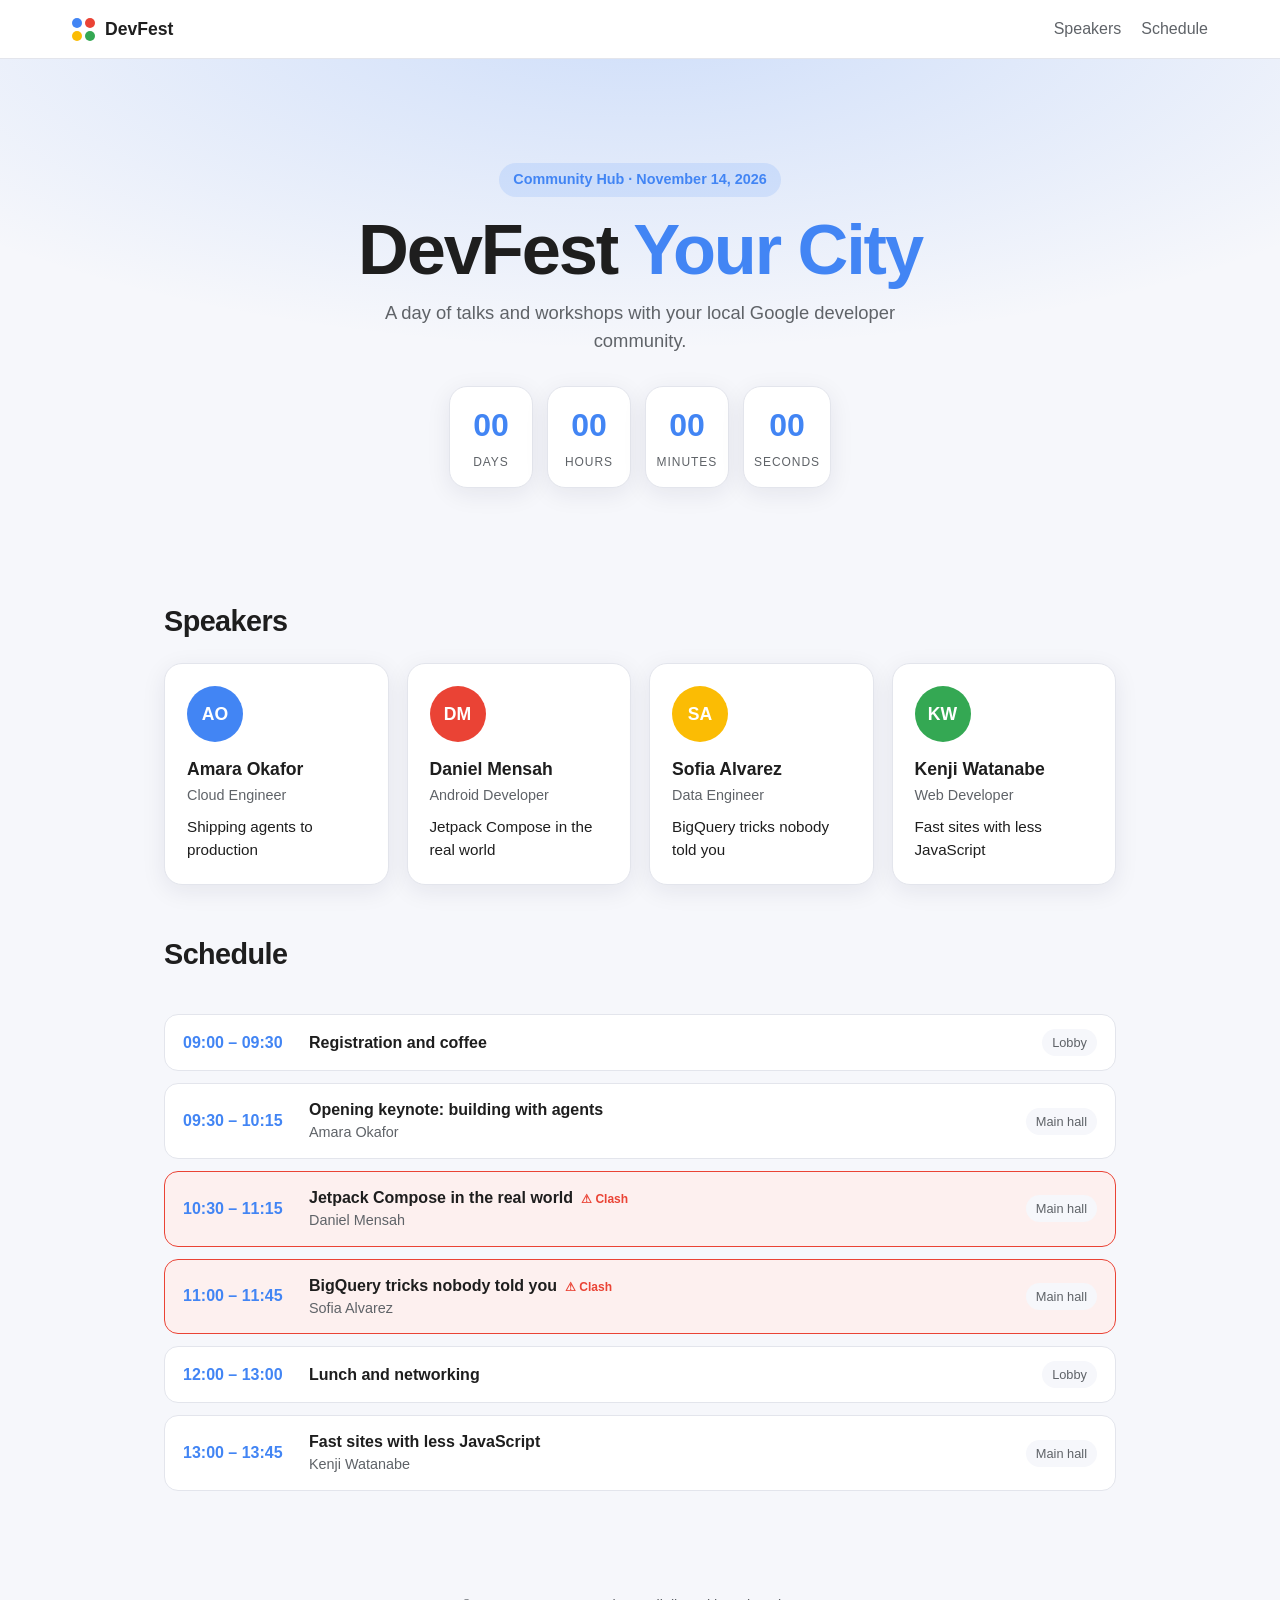
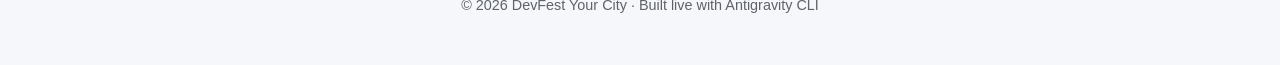
==== commit a2692fab: "Revert "Transform DevFest site into comprehensive conference platform (Your City)" to keep main at s" ====
--- a/site/index.html
+++ b/site/index.html
@@ -3,8 +3,8 @@
 <head>
   <meta charset="utf-8">
   <meta name="viewport" content="width=device-width, initial-scale=1">
-  <title>DevFest</title>
-  <meta name="description" id="meta-description" content="DevFest: talks and workshops with your local developer community.">
+  <title>DevFest Your City 2026</title>
+  <meta name="description" content="DevFest Your City 2026: talks and workshops with your local developer community.">
   <link rel="stylesheet" href="styles.css">
 </head>
 <body>
@@ -13,18 +13,9 @@
       <span class="dots"><i></i><i></i><i></i><i></i></span>
       <strong id="brand-name">DevFest</strong>
     </div>
-    <nav id="main-nav">
-      <a href="#stats">Overview</a>
-      <a href="#tracks">Tracks</a>
+    <nav>
       <a href="#speakers">Speakers</a>
       <a href="#schedule">Schedule</a>
-      <a href="#venue">Venue</a>
-      <a href="#tickets">Tickets</a>
-      <a href="#registration">Register</a>
-      <a href="#sponsors">Sponsors</a>
-      <a href="#faq">FAQ</a>
-      <a href="#coc">Conduct</a>
-      <button type="button" class="theme-toggle" id="theme-toggle" aria-label="Toggle dark mode">🌙</button>
     </nav>
   </header>
 
@@ -33,325 +24,32 @@
     <h1 id="hero-title"></h1>
     <p class="tagline" id="hero-tagline"></p>
     <div class="countdown" id="countdown"></div>
-    <div class="hero-actions">
-      <a href="#registration" class="btn btn-primary">RSVP &amp; Claim Badge</a>
-      <a href="#schedule" class="btn btn-outline">Explore Agenda</a>
-    </div>
   </section>
 
   <main>
-    <section id="stats">
-      <div class="stats-grid" id="stats-container"></div>
-    </section>
-
-    <section id="tracks">
-      <div class="section-header">
-        <div>
-          <h2>Conference Tracks</h2>
-          <span class="section-subtitle">Deep dive into technical tracks curated by industry practitioners</span>
-        </div>
-      </div>
-      <div class="tracks-grid">
-        <div class="track-card">
-          <div class="track-icon" style="background: rgba(66, 133, 244, 0.15); color: #4285f4;">☁️</div>
-          <h3>Cloud &amp; AI</h3>
-          <p>Production agents, cloud-native deployments, LLM evaluation, and enterprise infrastructure.</p>
-        </div>
-        <div class="track-card">
-          <div class="track-icon" style="background: rgba(234, 67, 53, 0.15); color: #ea4335;">📱</div>
-          <h3>Mobile &amp; Flutter</h3>
-          <p>Jetpack Compose, reactive UI patterns, Flutter design systems, and cross-platform apps.</p>
-        </div>
-        <div class="track-card">
-          <div class="track-icon" style="background: rgba(251, 188, 4, 0.15); color: #fbbc04;">📊</div>
-          <h3>Data &amp; Security</h3>
-          <p>Petabyte-scale BigQuery pipelines, real-time analytics, Zero Trust, and agent sandboxing.</p>
-        </div>
-        <div class="track-card">
-          <div class="track-icon" style="background: rgba(52, 168, 83, 0.15); color: #34a853;">🌐</div>
-          <h3>Modern Web &amp; DevOps</h3>
-          <p>Core Web Vitals, ultra-fast architectures, GitOps delivery pipelines, and open ecosystems.</p>
-        </div>
-      </div>
-    </section>
-
     <section id="speakers">
-      <div class="section-header">
-        <div>
-          <h2>Featured Speakers</h2>
-          <span class="filter-hint" id="speaker-hint">Click a speaker for full bio &amp; sessions, or filter their talks below</span>
-        </div>
-      </div>
+      <h2>Speakers</h2>
       <div class="grid" id="speaker-grid"></div>
     </section>
 
     <section id="schedule">
-      <div class="section-header">
-        <div>
-          <h2>Schedule &amp; Personalized Agenda</h2>
-          <span class="section-subtitle">Filter by day, room, track, difficulty, speaker, or search query</span>
-        </div>
-        <div class="agenda-actions">
-          <button type="button" class="btn btn-sm btn-outline" id="my-agenda-btn" aria-pressed="false">⭐ My Agenda (<span id="saved-count">0</span>)</button>
-          <button type="button" class="btn btn-sm btn-outline" id="export-ics-btn" title="Download RFC 5545 iCalendar file">📅 Export .ics</button>
-        </div>
-      </div>
-
-      <div class="schedule-toolbar">
-        <div class="tabs" id="day-tabs" role="tablist" aria-label="Conference Days"></div>
-        <div class="room-filters" id="room-filters" aria-label="Filter by room"></div>
-      </div>
-
-      <div class="schedule-filters-row">
-        <input type="search" id="schedule-search" class="search-input" placeholder="Search sessions, topics, or speakers..." aria-label="Search schedule sessions">
-        <select id="track-filter" class="filter-select" aria-label="Filter by track">
-          <option value="All tracks">All tracks</option>
-        </select>
-        <select id="level-filter" class="filter-select" aria-label="Filter by difficulty level">
-          <option value="All levels">All levels</option>
-        </select>
-        <select id="speaker-filter" class="filter-select" aria-label="Filter by speaker">
-          <option value="All speakers">All speakers</option>
-        </select>
-      </div>
-
-      <div id="agenda-conflict-banner" class="conflict-banner" style="display: none;" role="alert"></div>
+      <h2>Schedule</h2>
+      <div class="tabs" id="day-tabs"></div>
       <ol class="timeline" id="timeline"></ol>
-    </section>
-
-    <section id="venue">
-      <div class="section-header">
-        <div>
-          <h2>Venue &amp; Travel Guide</h2>
-          <span class="section-subtitle">Directions, transit options, and accessibility information</span>
-        </div>
-      </div>
-      <div class="venue-card" id="venue-container"></div>
-    </section>
-
-    <section id="tickets">
-      <div class="section-header">
-        <div>
-          <h2>Tickets &amp; Passes</h2>
-          <span class="section-subtitle">DevFest is free and community-driven. Reserve your pass in advance.</span>
-        </div>
-      </div>
-      <div class="tickets-grid">
-        <div class="ticket-card">
-          <div class="ticket-badge">FREE</div>
-          <h3>Student Pass</h3>
-          <p class="ticket-desc">For high school, undergraduate, and postgraduate students with valid student ID.</p>
-          <ul class="ticket-perks">
-            <li>Access to all keynote &amp; general sessions</li>
-            <li>Student networking circle &amp; career clinic</li>
-            <li>DevFest badge &amp; swag kit</li>
-            <li>Lunch &amp; refreshments both days</li>
-          </ul>
-          <a href="#registration" class="btn btn-sm btn-outline select-ticket-btn" data-ticket="Student Pass">Claim Student Pass</a>
-        </div>
-        <div class="ticket-card ticket-featured">
-          <div class="ticket-badge">POPULAR · FREE</div>
-          <h3>General Developer</h3>
-          <p class="ticket-desc">For software engineers, product designers, data practitioners, and tech professionals.</p>
-          <ul class="ticket-perks">
-            <li>Full 2-day conference &amp; workshop access</li>
-            <li>Hands-on codelabs &amp; masterclasses</li>
-            <li>DevFest conference badge &amp; swag bag</li>
-            <li>Community networking lunch &amp; expo</li>
-          </ul>
-          <a href="#registration" class="btn btn-sm btn-primary select-ticket-btn" data-ticket="General Developer">Register General Pass</a>
-        </div>
-        <div class="ticket-card">
-          <div class="ticket-badge">COMMUNITY</div>
-          <h3>Community Supporter</h3>
-          <p class="ticket-desc">For mentors, community organizers, and supporters championing local tech growth.</p>
-          <ul class="ticket-perks">
-            <li>All General Developer benefits</li>
-            <li>Priority keynote &amp; workshop seating</li>
-            <li>Special community supporter badge lanyard</li>
-            <li>Speaker &amp; community organizer mixer</li>
-          </ul>
-          <a href="#registration" class="btn btn-sm btn-outline select-ticket-btn" data-ticket="Community Supporter">Claim Supporter Pass</a>
-        </div>
-      </div>
-    </section>
-
-    <section id="registration">
-      <div class="section-header">
-        <div>
-          <h2>RSVP Registration &amp; Badge Studio</h2>
-          <span class="section-subtitle">Register your pass and customize your printable/downloadable attendee badge</span>
-        </div>
-      </div>
-      <div class="registration-layout">
-        <form id="rsvp-form" class="rsvp-form" novalidate>
-          <div class="form-group">
-            <label for="rsvp-name">Full Name <span class="required">*</span></label>
-            <input type="text" id="rsvp-name" name="fullname" placeholder="e.g. Ada Lovelace" required autocomplete="name">
-            <span class="field-error" id="name-error" aria-live="polite"></span>
-          </div>
-
-          <div class="form-group">
-            <label for="rsvp-email">Email Address <span class="required">*</span></label>
-            <input type="email" id="rsvp-email" name="email" placeholder="e.g. ada@example.com" required autocomplete="email">
-            <span class="field-error" id="email-error" aria-live="polite"></span>
-          </div>
-
-          <div class="form-row">
-            <div class="form-group">
-              <label for="rsvp-role">Role / Title <span class="required">*</span></label>
-              <input type="text" id="rsvp-role" name="role" placeholder="e.g. Staff Engineer" required>
-              <span class="field-error" id="role-error" aria-live="polite"></span>
-            </div>
-            <div class="form-group">
-              <label for="rsvp-company">Company / Organization <span class="required">*</span></label>
-              <input type="text" id="rsvp-company" name="company" placeholder="e.g. Open Source Community" required>
-              <span class="field-error" id="company-error" aria-live="polite"></span>
-            </div>
-          </div>
-
-          <div class="form-group">
-            <label for="rsvp-ticket">Ticket Type <span class="required">*</span></label>
-            <select id="rsvp-ticket" name="ticketType" required>
-              <option value="General Developer">General Developer (Free)</option>
-              <option value="Student Pass">Student Pass (Free)</option>
-              <option value="Community Supporter">Community Supporter (Free)</option>
-            </select>
-            <span class="field-error" id="ticket-error" aria-live="polite"></span>
-          </div>
-
-          <button type="submit" id="rsvp-submit" class="btn btn-primary btn-block">Confirm RSVP &amp; Generate Badge</button>
-          <div id="rsvp-success" class="form-success" style="display:none;" role="status"></div>
-        </form>
-
-        <div id="attendee-badge" class="attendee-badge-container">
-          <div class="badge-preview-wrapper" id="badge-preview-wrapper">
-            <div class="badge-card" id="badge-card">
-              <div class="badge-header">
-                <span class="badge-brand" id="badge-event-brand">DevFest</span>
-                <span class="badge-type-pill" id="badge-pill">ATTENDEE</span>
-              </div>
-              <div class="badge-body">
-                <div class="badge-avatar" id="badge-avatar">DF</div>
-                <h3 class="badge-name" id="badge-name">Your Name Here</h3>
-                <p class="badge-title" id="badge-title">Role · Organization</p>
-                <div class="badge-id" id="badge-id">TICKET #DF26-0000</div>
-              </div>
-              <div class="badge-footer">
-                <span id="badge-event-meta">Community Hub</span>
-                <span class="badge-barcode">||| |||| ||| ||||</span>
-              </div>
-            </div>
-          </div>
-          <div class="badge-actions">
-            <button type="button" class="btn btn-sm btn-primary" id="download-badge-btn">Download Badge (PNG)</button>
-            <button type="button" class="btn btn-sm btn-outline" id="print-badge-btn">Print Badge</button>
-          </div>
-          <canvas id="badge-canvas" width="800" height="500" style="display:none;"></canvas>
-        </div>
-      </div>
-    </section>
-
-    <section id="sponsors">
-      <div class="section-header">
-        <div>
-          <h2>Sponsors &amp; Community Partners</h2>
-          <span class="section-subtitle">Supported by global technology leaders and local developer ecosystems</span>
-        </div>
-      </div>
-      <div class="sponsors-container">
-        <div class="sponsor-tier">
-          <h3 class="tier-label">Platinum &amp; Headline Partners</h3>
-          <div class="sponsor-logos headline">
-            <a href="https://developers.google.com" target="_blank" rel="noopener noreferrer" class="sponsor-badge google">Google Developers</a>
-            <a href="https://cloud.google.com" target="_blank" rel="noopener noreferrer" class="sponsor-badge google">Google Cloud</a>
-          </div>
-        </div>
-        <div class="sponsor-tier">
-          <h3 class="tier-label">Gold Ecosystem Sponsors</h3>
-          <div class="sponsor-logos">
-            <a href="https://flutterwave.com" target="_blank" rel="noopener noreferrer" class="sponsor-badge">Flutterwave</a>
-            <a href="https://paystack.com" target="_blank" rel="noopener noreferrer" class="sponsor-badge">Paystack</a>
-            <a href="https://about.gitlab.com" target="_blank" rel="noopener noreferrer" class="sponsor-badge">GitLab</a>
-          </div>
-        </div>
-        <div class="sponsor-tier">
-          <h3 class="tier-label">Community Partners</h3>
-          <div class="sponsor-logos">
-            <span class="sponsor-badge">Google Developer Groups</span>
-            <span class="sponsor-badge">Women Techmakers</span>
-            <span class="sponsor-badge">Google Developer Student Clubs</span>
-          </div>
-        </div>
-      </div>
-    </section>
-
-    <section id="faq">
-      <div class="section-header">
-        <div>
-          <h2>Frequently Asked Questions</h2>
-          <span class="section-subtitle">Search or expand common questions about attendance, workshops, and logistics</span>
-        </div>
-        <input type="search" id="faq-search" class="search-input faq-search-input" placeholder="Search FAQs..." aria-label="Search Frequently Asked Questions">
-      </div>
-      <div class="faq-accordion" id="faq-list">
-        <details class="faq-item" open>
-          <summary>Is DevFest free to attend?</summary>
-          <p>Yes! DevFest is a 100% free, community-organized developer conference supported by our sponsors and volunteer community. Advance registration is required.</p>
-        </details>
-        <details class="faq-item">
-          <summary>Do I need to register in advance?</summary>
-          <p>Yes. Venue capacity is capped at 500 attendees. Completing the RSVP form reserves your pass and generates your conference badge immediately.</p>
-        </details>
-        <details class="faq-item">
-          <summary>What should I bring to hands-on workshops?</summary>
-          <p>Bring a charged laptop, charger, and a valid photo or student ID for registration check-in. High-speed Wi-Fi and power strips are provided in the Workshop room.</p>
-        </details>
-        <details class="faq-item">
-          <summary>How do I save my personal schedule and export it to my calendar?</summary>
-          <p>Click the star (☆) button on any session in the Schedule section to save it to "My Agenda", then click "Export .ics" to download a standard RFC 5545 calendar file for Google Calendar, Apple Calendar, or Outlook.</p>
-        </details>
-        <details class="faq-item">
-          <summary>Will talks and slides be recorded?</summary>
-          <p>All Main Hall keynotes and technical talks are recorded and published with speaker slide decks after the conference.</p>
-        </details>
-      </div>
-    </section>
-
-    <section id="coc">
-      <div class="section-header">
-        <div>
-          <h2>Code of Conduct</h2>
-          <span class="section-subtitle">Our commitment to a safe, welcoming, and harassment-free conference environment</span>
-        </div>
-      </div>
-      <div class="coc-card">
-        <p>DevFest is dedicated to providing a harassment-free and inclusive conference experience for everyone, regardless of gender, gender identity and expression, sexual orientation, disability, physical appearance, body size, race, age, or religion.</p>
-        <p>We do not tolerate harassment of conference participants in any form. All attendees, speakers, sponsors, and volunteers at DevFest are required to agree with and uphold this Code of Conduct throughout all sessions, workshops, and community networking events.</p>
-      </div>
     </section>
   </main>
 
   <footer id="footer"></footer>
 
-  <div id="modal-container" class="modal-overlay" role="dialog" aria-modal="true" aria-hidden="true" aria-labelledby="modal-title" style="display: none;">
-    <div class="modal-backdrop" id="modal-backdrop"></div>
-    <div class="modal-card" id="modal-card" tabindex="-1">
-      <button type="button" class="modal-close" id="modal-close" aria-label="Close dialog">&times;</button>
-      <div class="modal-body" id="modal-body"></div>
-    </div>
-  </div>
-
   <script src="app.js"></script>
   <script>
     /* Dev-only live reload: the page refreshes itself when any site file changes. */
     (function () {
-      if (location.hostname !== "localhost" && location.hostname !== "127.0.0.1") return;
       var seen = null;
       setInterval(function () {
         fetch("/__version", { cache: "no-store" })
-          .then(function (r) { return r.ok ? r.text() : null; })
-          .then(function (v) { if (v && seen && v !== seen) location.reload(); if (v) seen = v; })
+          .then(function (r) { return r.text(); })
+          .then(function (v) { if (seen && v !== seen) location.reload(); seen = v; })
           .catch(function () {});
       }, 700);
     })();
--- a/site/styles.css
+++ b/site/styles.css
@@ -1,100 +1,52 @@
 :root {
   --accent: #4285f4;
-  --red: #ea4335;
-  --yellow: #fbbc04;
-  --green: #34a853;
-  --purple: #a142f4;
   --bg: #f6f7fb;
   --surface: #ffffff;
   --text: #1e1e1e;
   --muted: #5f6368;
   --border: #e3e5ec;
+  --red: #ea4335;
+  --yellow: #fbbc04;
+  --green: #34a853;
   --radius: 18px;
   --shadow: 0 6px 24px rgba(30, 30, 60, 0.08);
 }
 
-:root[data-theme="dark"] {
-  --bg: #111318;
-  --surface: #1b1e26;
-  --text: #f1f3f4;
-  --muted: #9aa0a6;
-  --border: #2d323e;
-  --shadow: 0 6px 24px rgba(0, 0, 0, 0.35);
-}
-
 * { box-sizing: border-box; }
-
-html, body {
-  overflow-x: hidden;
-  scroll-behavior: smooth;
-  max-width: 100vw;
-}
 
 body {
   margin: 0;
   background: var(--bg);
   color: var(--text);
-  font-family: -apple-system, BlinkMacSystemFont, "Segoe UI", Roboto, Helvetica, Arial, sans-serif;
+  font-family: -apple-system, "Segoe UI", Roboto, Helvetica, Arial, sans-serif;
   line-height: 1.5;
-  transition: background-color 0.2s ease, color 0.2s ease;
 }
 
 .topbar {
   display: flex;
   align-items: center;
   justify-content: space-between;
-  flex-wrap: wrap;
-  gap: 12px;
-  padding: 14px clamp(16px, 5vw, 64px);
-  background: color-mix(in srgb, var(--surface) 88%, transparent);
-  backdrop-filter: blur(12px);
-  -webkit-backdrop-filter: blur(12px);
+  padding: 16px clamp(16px, 6vw, 72px);
+  background: var(--surface);
   border-bottom: 1px solid var(--border);
   position: sticky;
   top: 0;
-  z-index: 100;
+  z-index: 10;
 }
-.brand { display: flex; align-items: center; gap: 10px; font-size: 1.15rem; font-weight: 700; }
+.brand { display: flex; align-items: center; gap: 10px; font-size: 1.1rem; }
 .dots { display: inline-grid; grid-template-columns: repeat(2, 10px); gap: 3px; }
 .dots i { width: 10px; height: 10px; border-radius: 50%; display: block; }
 .dots i:nth-child(1) { background: var(--accent); }
 .dots i:nth-child(2) { background: var(--red); }
 .dots i:nth-child(3) { background: var(--yellow); }
 .dots i:nth-child(4) { background: var(--green); }
-
-.topbar nav { display: flex; gap: 14px; align-items: center; flex-wrap: wrap; }
-.topbar a {
-  color: var(--muted);
-  text-decoration: none;
-  font-weight: 500;
-  font-size: 0.92rem;
-  padding: 4px 8px;
-  border-radius: 999px;
-  transition: color 0.15s ease, background-color 0.15s ease;
-}
-.topbar a:hover, .topbar a.active {
-  color: var(--accent);
-  background: color-mix(in srgb, var(--accent) 12%, transparent);
-}
-
-.theme-toggle {
-  border: 1px solid var(--border);
-  background: var(--bg);
-  color: var(--text);
-  width: 38px;
-  height: 38px;
-  border-radius: 50%;
-  display: inline-grid;
-  place-items: center;
-  cursor: pointer;
-  font-size: 1.05rem;
-  transition: border-color 0.15s ease, transform 0.15s ease;
-}
-.theme-toggle:hover { border-color: var(--accent); transform: scale(1.05); }
+.topbar nav { display: flex; gap: 20px; align-items: center; }
+.topbar a { color: var(--muted); text-decoration: none; font-weight: 500; }
+.topbar a:hover { color: var(--accent); }
 
 .hero {
   text-align: center;
-  padding: clamp(48px, 9vw, 96px) 24px 64px;
+  padding: clamp(48px, 10vw, 104px) 24px 64px;
   background:
     radial-gradient(900px 340px at 50% -10%, color-mix(in srgb, var(--accent) 22%, transparent), transparent),
     var(--bg);
@@ -102,134 +54,54 @@
 .eyebrow {
   display: inline-block;
   margin: 0 0 16px;
-  padding: 6px 16px;
+  padding: 6px 14px;
   border-radius: 999px;
   background: color-mix(in srgb, var(--accent) 14%, transparent);
   color: var(--accent);
   font-weight: 600;
   font-size: 0.9rem;
 }
-.hero h1 { margin: 0 0 16px; font-size: clamp(2.2rem, 7vw, 4.4rem); letter-spacing: -0.03em; line-height: 1.08; }
+.hero h1 { margin: 0 0 12px; font-size: clamp(2.4rem, 7vw, 4.4rem); letter-spacing: -0.03em; line-height: 1.05; }
 .hero h1 span { color: var(--accent); }
-.tagline { margin: 0 auto 32px; max-width: 38rem; color: var(--muted); font-size: 1.12rem; }
+.tagline { margin: 0 auto 32px; max-width: 34rem; color: var(--muted); font-size: 1.15rem; }
 
-.hero-actions { display: flex; gap: 14px; justify-content: center; margin-top: 28px; flex-wrap: wrap; }
-.btn {
-  display: inline-flex;
-  align-items: center;
-  justify-content: center;
-  gap: 6px;
-  padding: 10px 22px;
-  border-radius: 999px;
-  font: inherit;
-  font-weight: 600;
-  font-size: 0.95rem;
-  text-decoration: none;
-  cursor: pointer;
-  border: 1px solid transparent;
-  transition: all 0.15s ease;
-}
-.btn-primary { background: var(--accent); color: #fff; }
-.btn-primary:hover { opacity: 0.92; transform: translateY(-1px); }
-.btn-outline { background: var(--surface); color: var(--text); border-color: var(--border); }
-.btn-outline:hover { border-color: var(--accent); color: var(--accent); }
-.btn-sm { padding: 6px 14px; font-size: 0.85rem; border-radius: 999px; }
-.btn-block { width: 100%; border-radius: 12px; padding: 12px; }
-
-.countdown { display: inline-flex; flex-wrap: wrap; justify-content: center; gap: 12px; margin-top: 8px; }
+.countdown { display: inline-flex; gap: 14px; }
 .countdown .unit {
-  min-width: 80px;
+  min-width: 84px;
   padding: 14px 10px;
   background: var(--surface);
   border: 1px solid var(--border);
   border-radius: var(--radius);
   box-shadow: var(--shadow);
 }
-.countdown .num { display: block; font-size: 1.9rem; font-weight: 700; color: var(--accent); font-variant-numeric: tabular-nums; }
-.countdown .label { font-size: 0.72rem; text-transform: uppercase; letter-spacing: 0.08em; color: var(--muted); }
+.countdown .num { display: block; font-size: 2rem; font-weight: 700; color: var(--accent); font-variant-numeric: tabular-nums; }
+.countdown .label { font-size: 0.75rem; text-transform: uppercase; letter-spacing: 0.08em; color: var(--muted); }
 
-main { max-width: 1080px; margin: 0 auto; padding: 0 clamp(14px, 4vw, 24px) 72px; }
-section { padding-top: 56px; }
-h2 { font-size: clamp(1.5rem, 4vw, 1.85rem); margin: 0; letter-spacing: -0.02em; }
-.section-subtitle { display: block; color: var(--muted); font-size: 0.95rem; margin-top: 4px; }
+main { max-width: 1000px; margin: 0 auto; padding: 0 24px 72px; }
+section { padding-top: 48px; }
+h2 { font-size: 1.8rem; margin: 0 0 20px; letter-spacing: -0.02em; }
 
-.section-header {
-  display: flex;
-  align-items: flex-end;
-  justify-content: space-between;
-  flex-wrap: wrap;
-  gap: 12px;
-  margin-bottom: 24px;
-}
-.filter-hint { display: block; color: var(--muted); font-size: 0.9rem; margin-top: 4px; }
-
-/* Stats */
-.stats-grid { display: grid; grid-template-columns: repeat(auto-fit, minmax(min(100%, 180px), 1fr)); gap: 16px; }
-.stat-card {
-  background: var(--surface);
-  border: 1px solid var(--border);
-  border-radius: var(--radius);
-  padding: 22px;
-  text-align: center;
-  box-shadow: var(--shadow);
-}
-.stat-value { font-size: 2.2rem; font-weight: 800; color: var(--accent); line-height: 1.1; }
-.stat-label { font-size: 0.85rem; color: var(--muted); text-transform: uppercase; letter-spacing: 0.06em; margin-top: 6px; font-weight: 600; }
-
-/* Tracks */
-.tracks-grid { display: grid; grid-template-columns: repeat(auto-fit, minmax(min(100%, 230px), 1fr)); gap: 18px; }
-.track-card {
-  background: var(--surface);
-  border: 1px solid var(--border);
-  border-radius: var(--radius);
-  padding: 22px;
-  box-shadow: var(--shadow);
-}
-.track-icon { width: 44px; height: 44px; border-radius: 12px; display: grid; place-items: center; font-size: 1.4rem; margin-bottom: 12px; }
-.track-card h3 { margin: 0 0 8px; font-size: 1.12rem; }
-.track-card p { margin: 0; color: var(--muted); font-size: 0.9rem; }
-
-/* Speaker grid */
-.grid { display: grid; grid-template-columns: repeat(auto-fill, minmax(min(100%, 250px), 1fr)); gap: 18px; }
+.grid { display: grid; grid-template-columns: repeat(auto-fill, minmax(220px, 1fr)); gap: 18px; }
 .card {
   background: var(--surface);
   border: 1px solid var(--border);
   border-radius: var(--radius);
   padding: 22px;
   box-shadow: var(--shadow);
-  cursor: pointer;
-  transition: transform 0.15s ease, border-color 0.15s ease, box-shadow 0.15s ease;
-  display: flex;
-  flex-direction: column;
+  transition: transform 0.15s ease;
 }
-.card:hover { transform: translateY(-3px); border-color: color-mix(in srgb, var(--accent) 50%, var(--border)); }
-.card.active { border-color: var(--accent); box-shadow: 0 0 0 2px var(--accent), var(--shadow); }
+.card:hover { transform: translateY(-3px); }
 .avatar {
   width: 56px; height: 56px; border-radius: 50%;
   display: grid; place-items: center;
   color: #fff; font-weight: 700; font-size: 1.1rem;
   margin-bottom: 14px;
-  flex-shrink: 0;
 }
 .card h3 { margin: 0; font-size: 1.1rem; }
-.card .company { font-size: 0.8rem; font-weight: 600; color: var(--accent); margin-top: 2px; }
-.card .role { margin: 2px 0 10px; color: var(--muted); font-size: 0.88rem; }
-.card .topic { margin: 0 0 12px; font-size: 0.94rem; font-weight: 500; flex-grow: 1; }
-.card-tags { display: flex; flex-wrap: wrap; gap: 4px; margin-top: auto; }
-.card-tag { font-size: 0.74rem; padding: 2px 8px; border-radius: 999px; background: var(--bg); color: var(--muted); }
-.card-actions { display: flex; gap: 8px; margin-top: 12px; }
+.card .role { margin: 2px 0 10px; color: var(--muted); font-size: 0.9rem; }
+.card .topic { margin: 0; font-size: 0.95rem; }
 
-/* Schedule */
-.agenda-actions { display: flex; flex-wrap: wrap; gap: 8px; }
-.schedule-toolbar {
-  display: flex;
-  align-items: center;
-  justify-content: space-between;
-  flex-wrap: wrap;
-  gap: 12px;
-  margin-bottom: 14px;
-}
-.tabs { display: flex; flex-wrap: wrap; gap: 8px; }
+.tabs { display: flex; gap: 8px; margin-bottom: 18px; }
 .tab {
   border: 1px solid var(--border);
   background: var(--surface);
@@ -240,362 +112,27 @@
 }
 .tab[aria-selected="true"] { background: var(--accent); color: #fff; border-color: var(--accent); }
 
-.room-filters { display: flex; flex-wrap: wrap; gap: 6px; }
-.room-pill {
-  border: 1px solid var(--border);
-  background: var(--surface);
-  color: var(--muted);
-  padding: 6px 14px;
-  border-radius: 999px;
-  font: inherit; font-size: 0.85rem; font-weight: 500; cursor: pointer;
-}
-.room-pill[aria-pressed="true"] {
-  background: color-mix(in srgb, var(--accent) 16%, var(--surface));
-  color: var(--accent);
-  border-color: var(--accent);
-  font-weight: 600;
-}
-
-.schedule-filters-row {
-  display: grid;
-  grid-template-columns: 2fr repeat(3, 1fr);
-  gap: 10px;
-  margin-bottom: 18px;
-}
-.search-input, .filter-select {
-  width: 100%;
-  padding: 9px 14px;
-  border: 1px solid var(--border);
-  border-radius: 12px;
-  background: var(--surface);
-  color: var(--text);
-  font: inherit;
-  font-size: 0.9rem;
-}
-.search-input:focus, .filter-select:focus {
-  outline: none;
-  border-color: var(--accent);
-  box-shadow: 0 0 0 2px color-mix(in srgb, var(--accent) 22%, transparent);
-}
-.faq-search-input { max-width: 280px; }
-
-.conflict-banner {
-  margin-bottom: 14px;
-  padding: 12px 16px;
-  border-radius: 12px;
-  border: 1px solid var(--yellow);
-  background: color-mix(in srgb, var(--yellow) 14%, var(--surface));
-  color: var(--text);
-  font-size: 0.9rem;
-  font-weight: 500;
-}
-
 .timeline { list-style: none; margin: 0; padding: 0; display: grid; gap: 12px; }
 .session {
   display: grid;
-  grid-template-columns: 115px 1fr auto auto;
-  gap: 14px;
+  grid-template-columns: 110px 1fr auto;
+  gap: 16px;
   align-items: center;
   background: var(--surface);
   border: 1px solid var(--border);
   border-radius: 14px;
-  padding: 16px 18px;
-  box-shadow: var(--shadow);
-  cursor: pointer;
-  transition: border-color 0.15s ease, transform 0.15s ease;
+  padding: 14px 18px;
 }
-.session:hover { border-color: color-mix(in srgb, var(--accent) 50%, var(--border)); }
-.session.empty-state {
-  grid-template-columns: 1fr;
-  text-align: center;
-  color: var(--muted);
-  padding: 28px 18px;
-  cursor: default;
-}
-.session .when { font-variant-numeric: tabular-nums; font-weight: 600; color: var(--accent); font-size: 0.92rem; }
-.session .middle { display: flex; flex-direction: column; gap: 4px; min-width: 0; }
-.session .title { font-weight: 600; font-size: 1.02rem; }
-.session .who { color: var(--muted); font-size: 0.88rem; }
-.session .meta-badges { display: flex; gap: 6px; flex-wrap: wrap; margin-top: 4px; }
-.meta-pill { font-size: 0.74rem; padding: 2px 8px; border-radius: 999px; background: var(--bg); color: var(--muted); font-weight: 500; }
-.session .room { font-size: 0.8rem; padding: 4px 10px; border-radius: 999px; background: var(--bg); color: var(--muted); justify-self: start; }
+.session .when { font-variant-numeric: tabular-nums; font-weight: 600; color: var(--accent); }
+.session .title { font-weight: 600; }
+.session .who { color: var(--muted); font-size: 0.9rem; }
+.session .room { font-size: 0.8rem; padding: 4px 10px; border-radius: 999px; background: var(--bg); color: var(--muted); }
 .session.clash { border-color: var(--red); background: color-mix(in srgb, var(--red) 8%, var(--surface)); }
 .badge-clash { margin-left: 8px; font-size: 0.75rem; font-weight: 700; color: var(--red); }
-.session.personal-clash { border-color: var(--yellow); }
-.badge-personal-clash { margin-left: 8px; font-size: 0.75rem; font-weight: 700; color: #b06000; }
 
-.bookmark-btn {
-  background: var(--bg);
-  border: 1px solid var(--border);
-  border-radius: 50%;
-  width: 36px;
-  height: 36px;
-  display: grid;
-  place-items: center;
-  font-size: 1.1rem;
-  cursor: pointer;
-  transition: transform 0.15s ease, border-color 0.15s ease;
-}
-.bookmark-btn:hover { transform: scale(1.1); border-color: var(--accent); }
-.bookmark-btn[aria-pressed="true"] {
-  background: color-mix(in srgb, var(--yellow) 22%, var(--surface));
-  border-color: var(--yellow);
-}
-
-/* Venue */
-.venue-card {
-  background: var(--surface);
-  border: 1px solid var(--border);
-  border-radius: var(--radius);
-  padding: 26px;
-  box-shadow: var(--shadow);
-  display: grid;
-  grid-template-columns: repeat(auto-fit, minmax(min(100%, 260px), 1fr));
-  gap: 24px;
-}
-.venue-info h3 { margin: 0 0 10px; }
-.venue-info p { margin: 0 0 10px; color: var(--muted); font-size: 0.94rem; }
-
-/* Tickets */
-.tickets-grid { display: grid; grid-template-columns: repeat(auto-fit, minmax(min(100%, 260px), 1fr)); gap: 20px; }
-.ticket-card {
-  background: var(--surface);
-  border: 1px solid var(--border);
-  border-radius: var(--radius);
-  padding: 24px;
-  box-shadow: var(--shadow);
-  display: flex;
-  flex-direction: column;
-}
-.ticket-featured { border-color: var(--accent); box-shadow: 0 0 0 2px var(--accent), var(--shadow); }
-.ticket-badge {
-  align-self: flex-start;
-  padding: 4px 10px;
-  border-radius: 999px;
-  background: color-mix(in srgb, var(--accent) 14%, transparent);
-  font-size: 0.74rem;
-  font-weight: 700;
-  color: var(--accent);
-  letter-spacing: 0.06em;
-  margin-bottom: 12px;
-}
-.ticket-card h3 { margin: 0 0 8px; }
-.ticket-desc { color: var(--muted); font-size: 0.9rem; margin: 0 0 16px; }
-.ticket-perks { list-style: none; padding: 0; margin: 0 0 24px; flex-grow: 1; display: grid; gap: 8px; font-size: 0.9rem; }
-.ticket-perks li::before { content: "✓ "; color: var(--green); font-weight: bold; }
-
-/* RSVP & Badge */
-.registration-layout {
-  display: grid;
-  grid-template-columns: repeat(auto-fit, minmax(min(100%, 310px), 1fr));
-  gap: 28px;
-  align-items: start;
-}
-.rsvp-form {
-  background: var(--surface);
-  border: 1px solid var(--border);
-  border-radius: var(--radius);
-  padding: 24px;
-  box-shadow: var(--shadow);
-  display: grid;
-  gap: 14px;
-}
-.form-group { display: flex; flex-direction: column; gap: 6px; }
-.form-group label { font-size: 0.9rem; font-weight: 600; }
-.form-group .required { color: var(--red); }
-.form-group input, .form-group select {
-  width: 100%;
-  padding: 10px 14px;
-  border-radius: 10px;
-  border: 1px solid var(--border);
-  background: var(--bg);
-  color: var(--text);
-  font: inherit;
-}
-.form-group input:focus, .form-group select:focus { outline: none; border-color: var(--accent); }
-.form-row { display: grid; grid-template-columns: 1fr 1fr; gap: 12px; }
-.field-error { font-size: 0.8rem; color: var(--red); min-height: 1em; }
-.form-success {
-  padding: 12px;
-  background: color-mix(in srgb, var(--green) 15%, var(--surface));
-  color: var(--green);
-  border: 1px solid var(--green);
-  border-radius: 10px;
-  text-align: center;
-  font-weight: 600;
-  font-size: 0.9rem;
-}
-
-/* Badge card preview */
-.attendee-badge-container { display: flex; flex-direction: column; gap: 16px; align-items: center; width: 100%; }
-.badge-preview-wrapper { width: 100%; max-width: 360px; }
-.badge-card {
-  background: linear-gradient(135deg, var(--surface) 0%, color-mix(in srgb, var(--accent) 8%, var(--surface)) 100%);
-  border: 2px solid var(--accent);
-  border-radius: var(--radius);
-  padding: 24px;
-  box-shadow: var(--shadow);
-  text-align: center;
-  position: relative;
-  overflow: hidden;
-}
-.badge-card::before {
-  content: "";
-  position: absolute;
-  top: 0; left: 0; right: 0; height: 6px;
-  background: linear-gradient(90deg, var(--accent) 25%, var(--red) 25% 50%, var(--yellow) 50% 75%, var(--green) 75%);
-}
-.badge-header { display: flex; justify-content: space-between; align-items: center; margin-bottom: 20px; gap: 8px; }
-.badge-brand { font-weight: 800; font-size: 0.92rem; letter-spacing: -0.02em; }
-.badge-type-pill { background: var(--accent); color: #fff; font-size: 0.72rem; font-weight: 700; padding: 3px 10px; border-radius: 999px; }
-.badge-avatar {
-  width: 72px; height: 72px; border-radius: 50%;
-  background: var(--accent); color: #fff;
-  display: grid; place-items: center; font-size: 1.5rem; font-weight: 700;
-  margin: 0 auto 16px;
-}
-.badge-name { margin: 0 0 6px; font-size: 1.35rem; word-break: break-word; }
-.badge-title { margin: 0 0 16px; color: var(--muted); font-size: 0.92rem; }
-.badge-id { font-family: monospace; font-size: 0.85rem; letter-spacing: 0.08em; color: var(--muted); margin-bottom: 18px; }
-.badge-footer { display: flex; justify-content: space-between; align-items: center; gap: 8px; border-top: 1px dashed var(--border); padding-top: 14px; font-size: 0.78rem; color: var(--muted); flex-wrap: wrap; }
-.badge-actions { display: flex; flex-wrap: wrap; justify-content: center; gap: 10px; }
-
-/* Sponsors */
-.sponsors-container { display: grid; gap: 20px; }
-.sponsor-tier { background: var(--surface); border: 1px solid var(--border); border-radius: var(--radius); padding: 22px; }
-.tier-label { font-size: 0.85rem; color: var(--muted); text-transform: uppercase; letter-spacing: 0.08em; margin: 0 0 14px; }
-.sponsor-logos { display: flex; flex-wrap: wrap; gap: 12px; align-items: center; }
-.sponsor-badge {
-  background: var(--bg);
-  border: 1px solid var(--border);
-  border-radius: 12px;
-  padding: 10px 20px;
-  font-weight: 600;
-  color: var(--text);
-  text-decoration: none;
-  font-size: 0.92rem;
-}
-.sponsor-badge.google { border-color: var(--accent); color: var(--accent); font-weight: 700; }
-
-/* FAQ Accordion & CoC */
-.faq-accordion { display: grid; gap: 12px; }
-.faq-item {
-  background: var(--surface);
-  border: 1px solid var(--border);
-  border-radius: 14px;
-  padding: 16px 20px;
-  box-shadow: var(--shadow);
-}
-.faq-item summary {
-  font-weight: 600;
-  font-size: 1rem;
-  cursor: pointer;
-  list-style: none;
-  display: flex;
-  justify-content: space-between;
-  align-items: center;
-  gap: 12px;
-}
-.faq-item summary::-webkit-details-marker { display: none; }
-.faq-item summary::after { content: "+"; font-size: 1.25rem; color: var(--accent); font-weight: 700; }
-.faq-item[open] summary::after { content: "−"; }
-.faq-item p { margin: 12px 0 0; color: var(--muted); font-size: 0.92rem; }
-
-.coc-card {
-  background: var(--surface);
-  border: 1px solid var(--border);
-  border-radius: var(--radius);
-  padding: 24px;
-  color: var(--muted);
-  font-size: 0.95rem;
-  line-height: 1.65;
-  box-shadow: var(--shadow);
-}
-.coc-card p { margin: 0 0 12px; }
-.coc-card p:last-child { margin-bottom: 0; }
-
-/* Footer */
-footer {
-  text-align: center;
-  padding: 40px 20px 56px;
-  color: var(--muted);
-  font-size: 0.9rem;
-  border-top: 1px solid var(--border);
-  margin-top: 48px;
-}
-
-/* Modal */
-.modal-overlay {
-  position: fixed;
-  inset: 0;
-  z-index: 1000;
-  display: flex;
-  align-items: center;
-  justify-content: center;
-  padding: 16px;
-}
-.modal-backdrop {
-  position: fixed;
-  inset: 0;
-  background: rgba(0, 0, 0, 0.65);
-  backdrop-filter: blur(4px);
-  -webkit-backdrop-filter: blur(4px);
-}
-.modal-card {
-  position: relative;
-  z-index: 1001;
-  background: var(--surface);
-  border: 1px solid var(--border);
-  border-radius: var(--radius);
-  box-shadow: 0 20px 48px rgba(0, 0, 0, 0.4);
-  max-width: 560px;
-  width: 100%;
-  max-height: 88vh;
-  overflow-y: auto;
-  padding: 28px;
-}
-.modal-close {
-  position: absolute;
-  top: 16px; right: 16px;
-  background: var(--bg);
-  border: 1px solid var(--border);
-  color: var(--text);
-  width: 34px; height: 34px;
-  border-radius: 50%;
-  font-size: 1.25rem;
-  line-height: 1;
-  cursor: pointer;
-  display: grid; place-items: center;
-}
-.modal-close:hover { border-color: var(--red); color: var(--red); }
-.social-links { display: flex; flex-wrap: wrap; gap: 10px; margin: 12px 0; }
-.social-links a { font-size: 0.85rem; color: var(--accent); text-decoration: none; font-weight: 600; }
-.social-links a:hover { text-decoration: underline; }
-
-/* Print stylesheet */
-@media print {
-  body { background: #fff !important; color: #000 !important; }
-  .topbar, nav, .hero, .countdown, .hero-actions, #stats, #tracks, #speakers, #schedule, #venue, #tickets, #rsvp-form, .badge-actions, #sponsors, #faq, #coc, footer, .modal-overlay {
-    display: none !important;
-  }
-  #registration { padding: 0 !important; }
-  .registration-layout { display: block !important; }
-  #attendee-badge { display: flex !important; justify-content: center !important; margin: 32px auto !important; }
-  .badge-card { border: 2px solid #000 !important; box-shadow: none !important; max-width: 380px !important; }
-}
-
-@media (max-width: 768px) {
-  .schedule-filters-row { grid-template-columns: 1fr 1fr; }
-}
+footer { text-align: center; padding: 32px 24px 48px; color: var(--muted); font-size: 0.9rem; }
 
 @media (max-width: 600px) {
-  .topbar { padding: 12px 14px; }
-  .topbar nav { gap: 8px; }
-  .topbar a { font-size: 0.84rem; padding: 4px 6px; }
-  .schedule-filters-row { grid-template-columns: 1fr; }
-  .session { grid-template-columns: 1fr; gap: 8px; }
-  .form-row { grid-template-columns: 1fr; }
-  .countdown { gap: 8px; }
-  .countdown .unit { min-width: 62px; padding: 10px 6px; }
-  .countdown .num { font-size: 1.4rem; }
+  .session { grid-template-columns: 1fr; gap: 4px; }
+  .countdown .unit { min-width: 64px; }
 }
